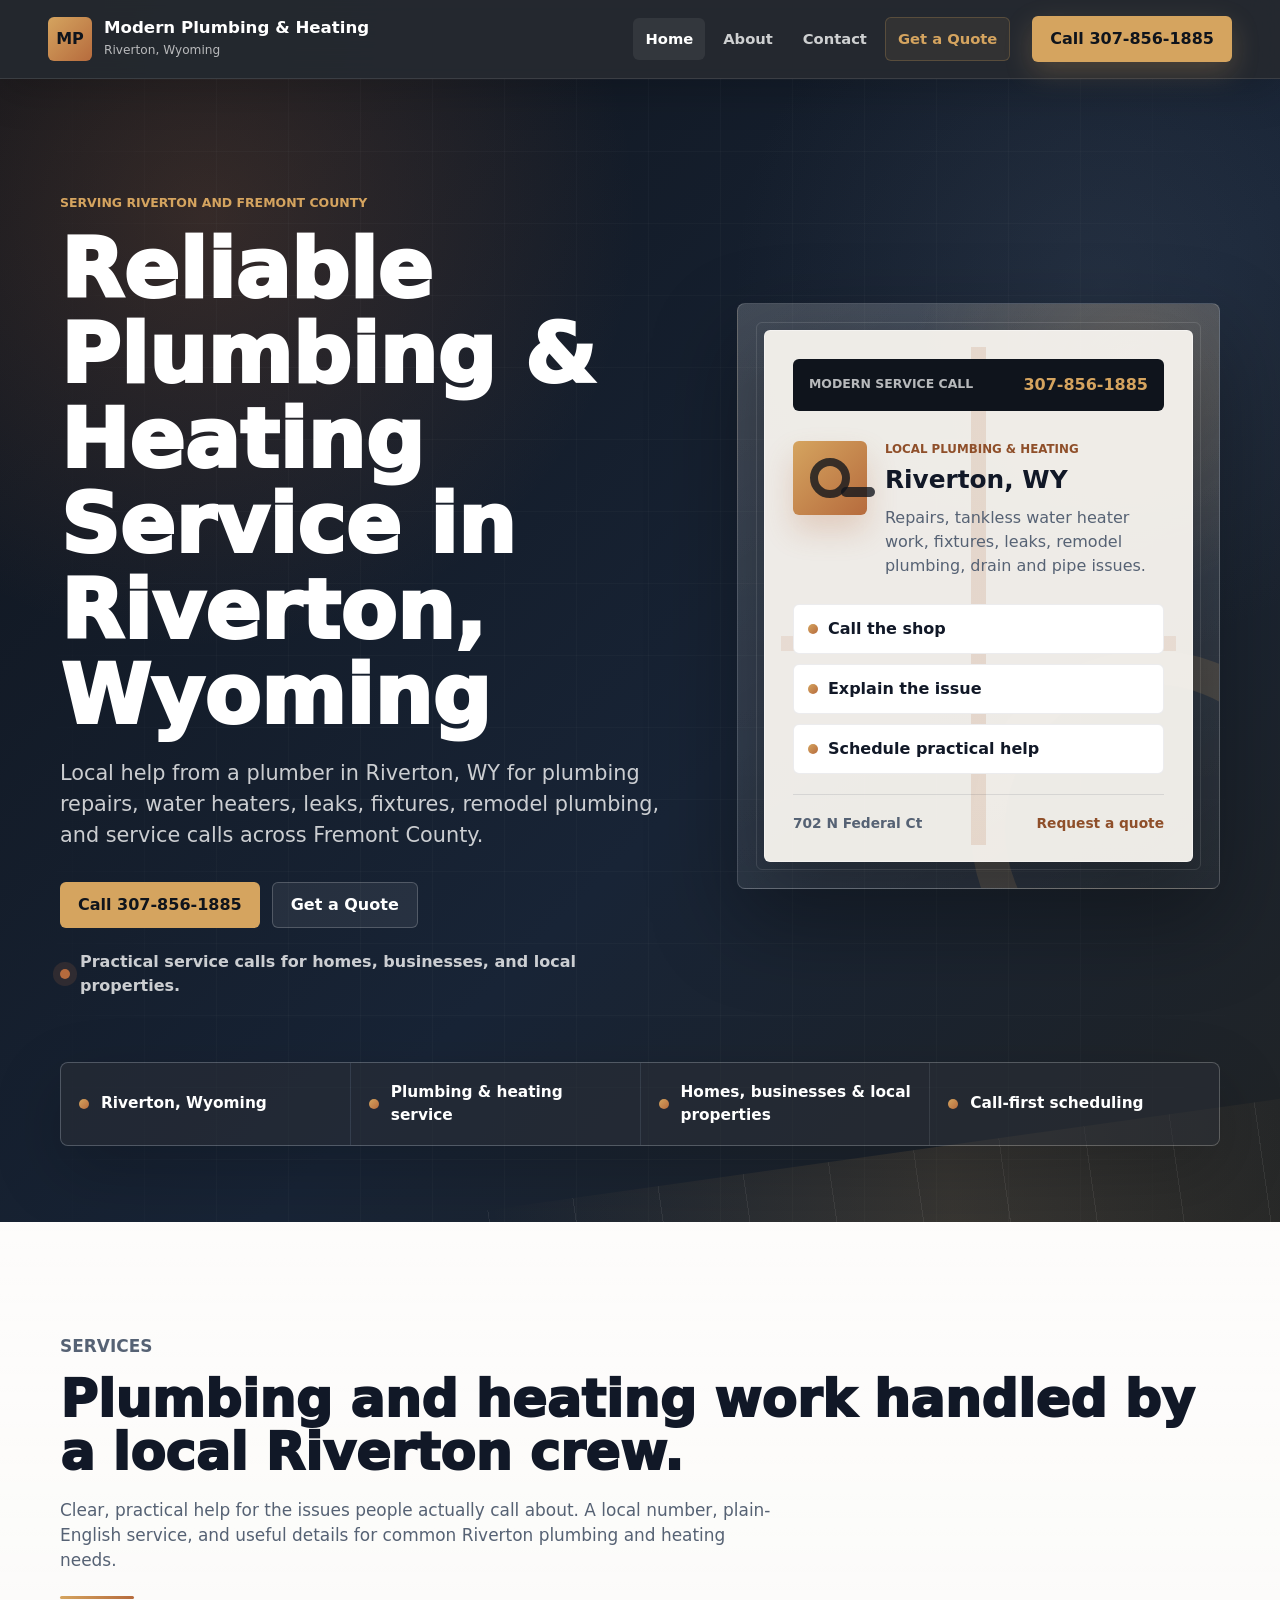
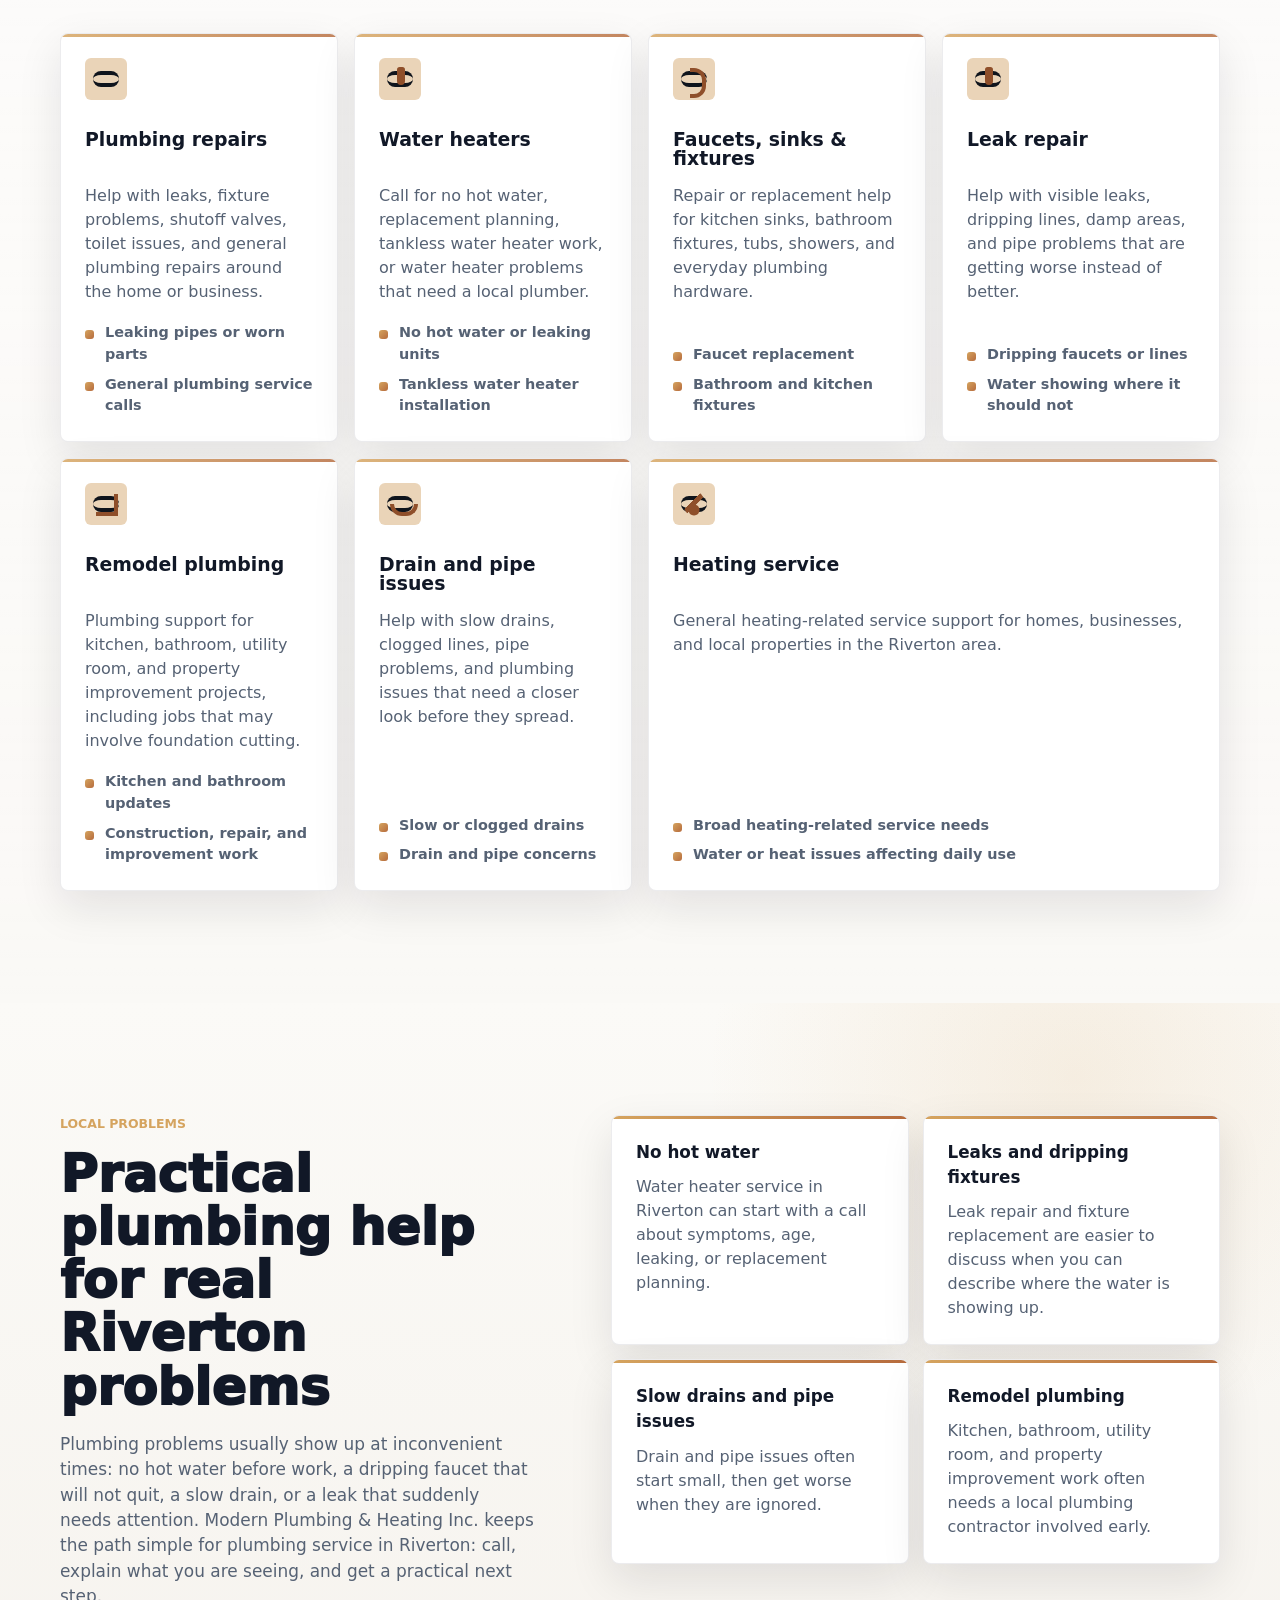
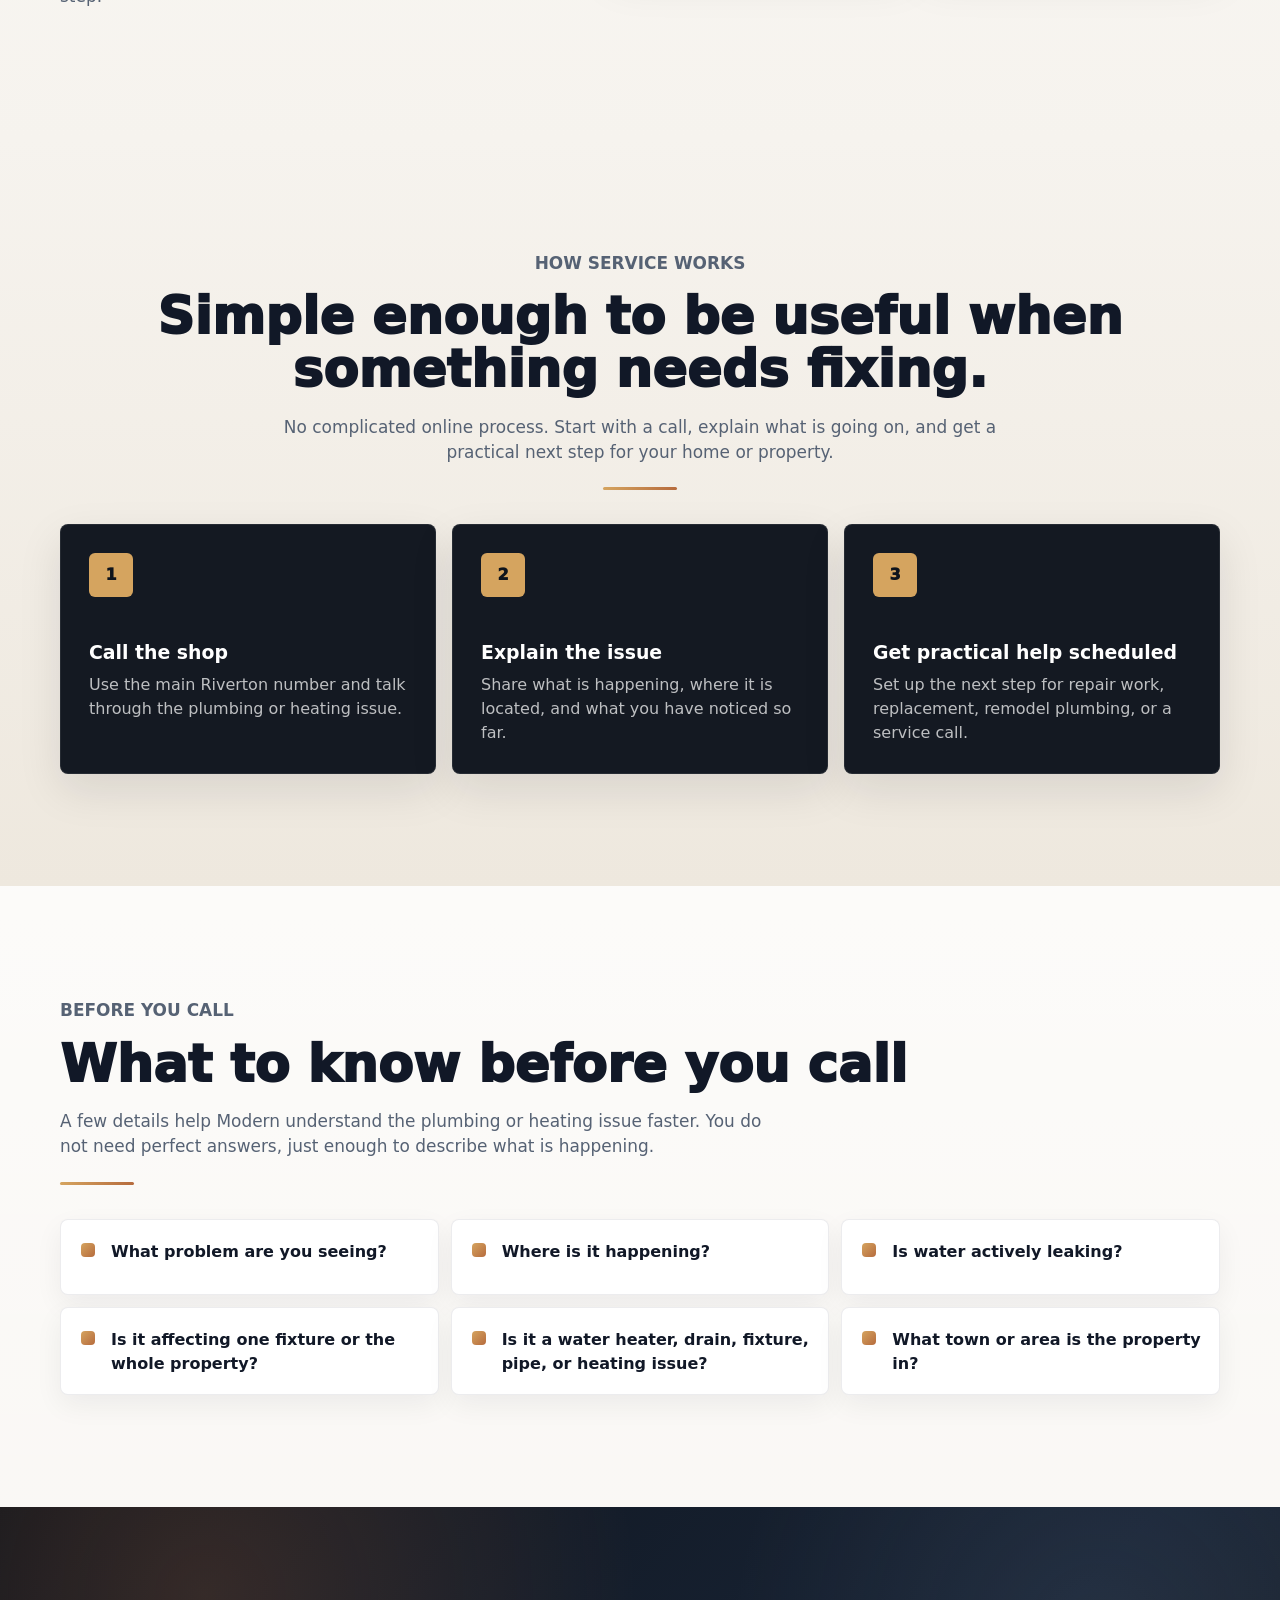
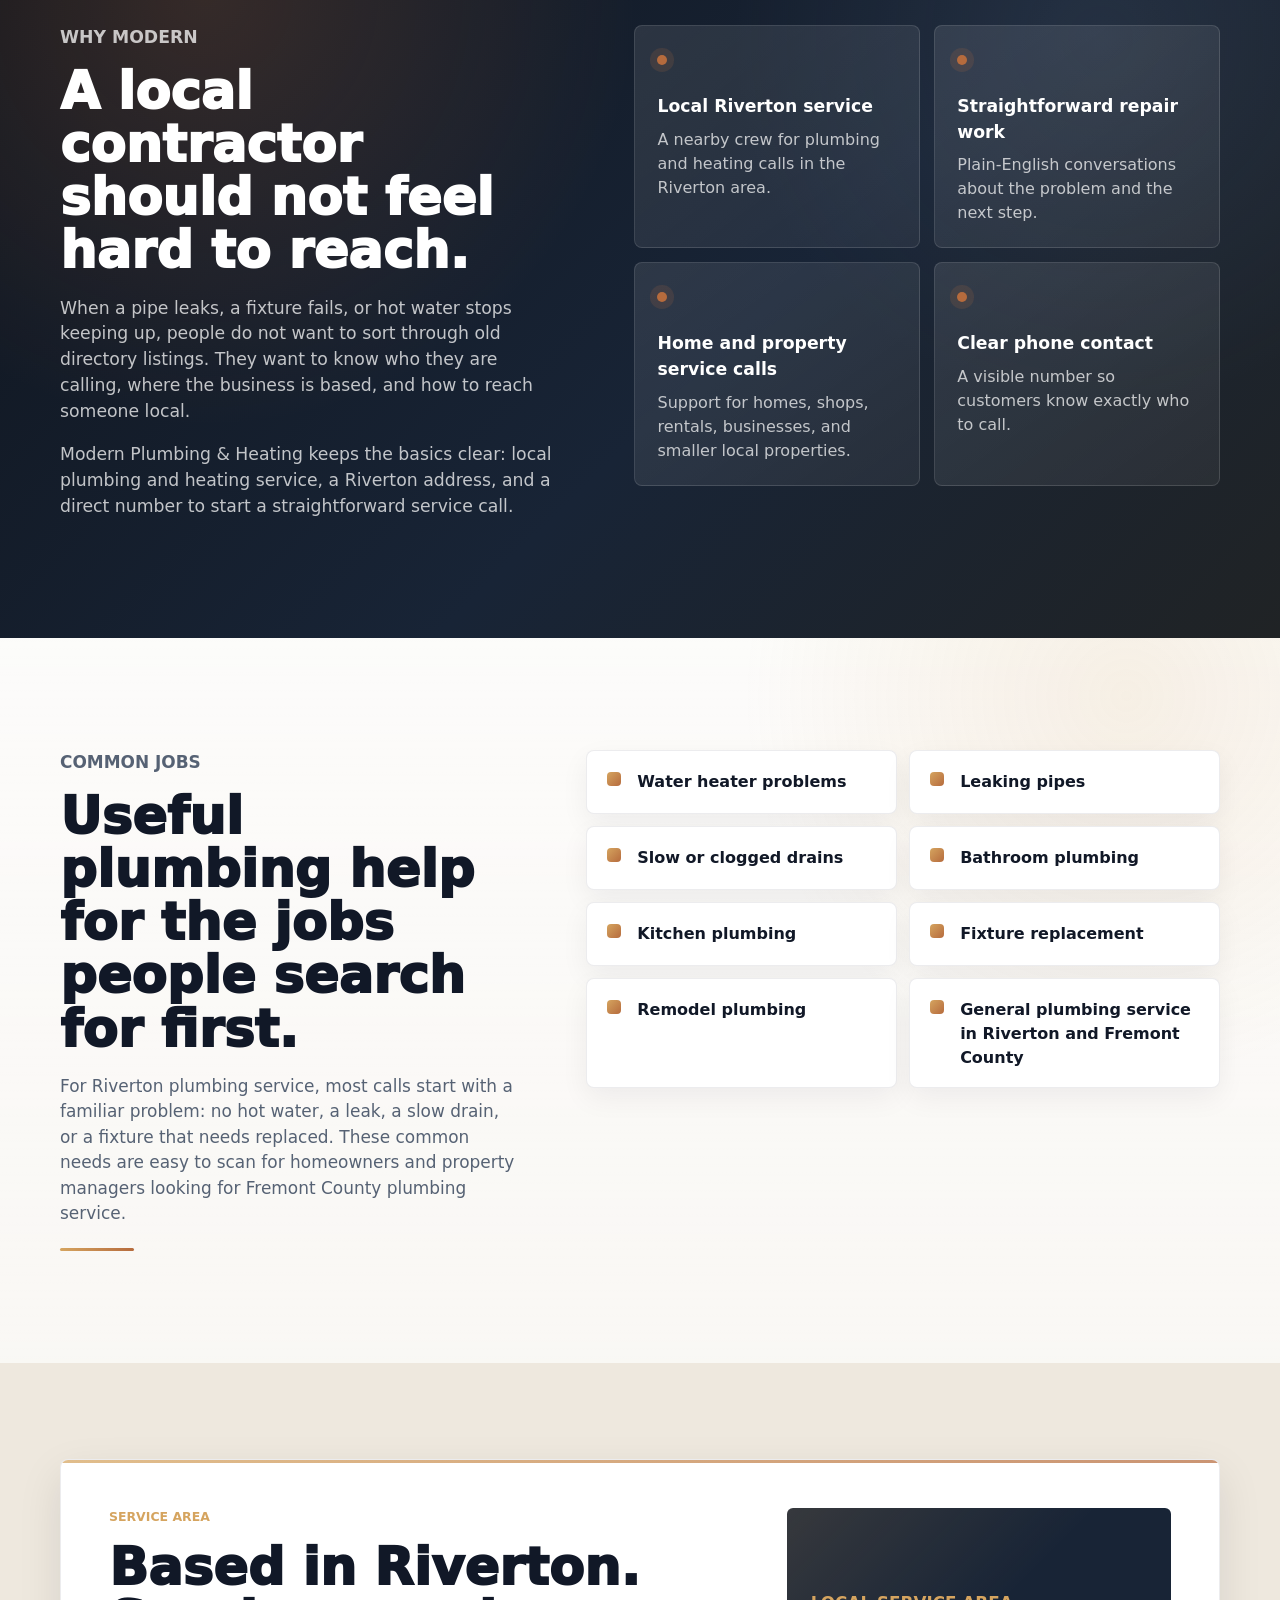
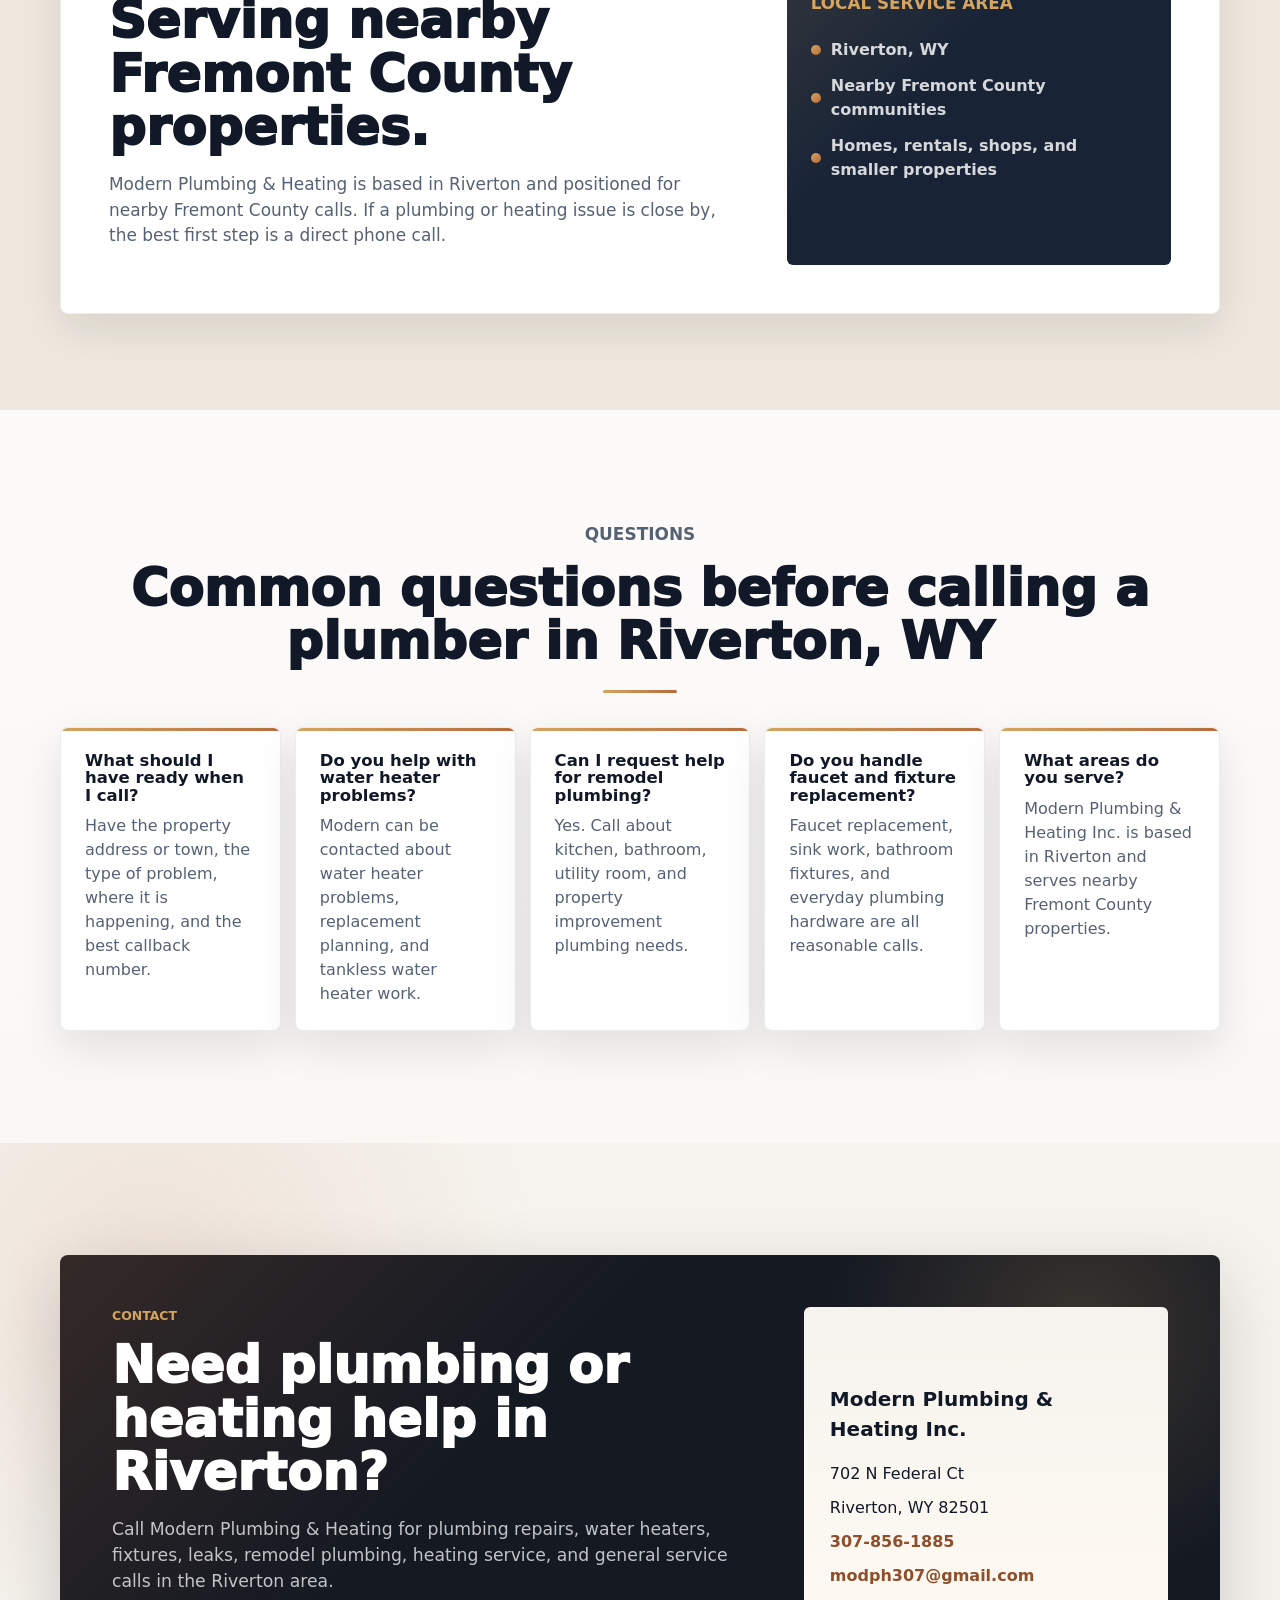
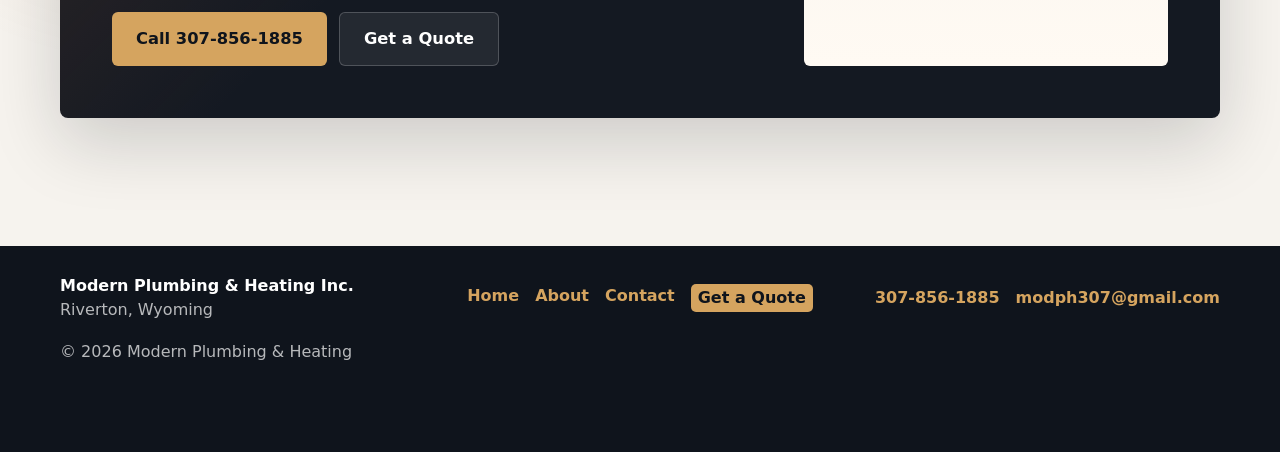
==== index.html @ 603727bb "Initial Modern Plumbing and Heating website" ====
<!DOCTYPE html>
<html lang="en">
<head>
  <meta charset="UTF-8" />
  <meta name="viewport" content="width=device-width, initial-scale=1.0" />
  <title>Modern Plumbing & Heating | Riverton, WY</title>
  <meta
    name="description"
    content="Modern Plumbing & Heating Inc. provides Riverton WY plumbing and heating service for repairs, water heaters, leak repair, fixtures, remodel plumbing, and Fremont County service calls."
  />
  <link rel="icon" type="image/svg+xml" href="favicon.svg" />
  <link rel="stylesheet" href="styles.css" />
  <script defer src="script.js"></script>
  <script type="application/ld+json">
    {
      "@context": "https://schema.org",
      "@type": "Plumber",
      "name": "Modern Plumbing & Heating Inc.",
      "telephone": "+1-307-856-1885",
      "email": "modph307@gmail.com",
      "address": {
        "@type": "PostalAddress",
        "streetAddress": "702 N Federal Ct",
        "addressLocality": "Riverton",
        "addressRegion": "WY",
        "postalCode": "82501",
        "addressCountry": "US"
      },
      "areaServed": [
        "Riverton, WY",
        "Fremont County, WY"
      ]
    }
  </script>
</head>
<body>
  <header class="site-header" data-header>
    <a class="brand" href="index.html" aria-label="Modern Plumbing & Heating Inc. home">
      <span class="brand-mark" aria-hidden="true">MP</span>
      <span>
        <strong>Modern Plumbing & Heating</strong>
        <small>Riverton, Wyoming</small>
      </span>
    </a>

    <button class="nav-toggle" type="button" aria-label="Open navigation" aria-expanded="false" data-nav-toggle>
      <span></span>
      <span></span>
      <span></span>
    </button>

    <nav class="site-nav" aria-label="Primary navigation" data-nav>
      <a href="index.html" aria-current="page">Home</a>
      <a href="about.html">About</a>
      <a href="contact.html">Contact</a>
      <a class="quote-nav" href="quote.html">Get a Quote</a>
    </nav>

    <a class="header-call" href="tel:13078561885">Call 307-856-1885</a>
  </header>

  <main id="top">
    <section class="hero section-dark">
      <div class="hero-inner">
        <div class="hero-copy">
          <p class="eyebrow">Serving Riverton and Fremont County</p>
          <h1>Reliable Plumbing & Heating Service in Riverton, Wyoming</h1>
          <p class="hero-subhead">
            Local help from a plumber in Riverton, WY for plumbing repairs, water heaters,
            leaks, fixtures, remodel plumbing, and service calls across Fremont County.
          </p>
          <div class="hero-actions">
            <a class="button button-primary" href="tel:13078561885">Call 307-856-1885</a>
            <a class="button button-secondary" href="quote.html">Get a Quote</a>
          </div>
          <div class="hero-trust" aria-label="Service region">
            <span aria-hidden="true"></span>
            Practical service calls for homes, businesses, and local properties.
          </div>
        </div>

        <div class="hero-visual" aria-label="Modern Plumbing and Heating local service card">
          <div class="service-board">
            <div class="board-header">
              <span class="board-kicker">Modern service call</span>
              <strong>307-856-1885</strong>
            </div>

            <div class="board-main">
              <span class="board-icon" aria-hidden="true"></span>
              <div>
                <small>Local plumbing & heating</small>
                <strong>Riverton, WY</strong>
                <p>Repairs, tankless water heater work, fixtures, leaks, remodel plumbing, drain and pipe issues.</p>
              </div>
            </div>

            <div class="board-list">
              <div>
                <span aria-hidden="true"></span>
                Call the shop
              </div>
              <div>
                <span aria-hidden="true"></span>
                Explain the issue
              </div>
              <div>
                <span aria-hidden="true"></span>
                Schedule practical help
              </div>
            </div>

            <div class="board-footer">
              <span>702 N Federal Ct</span>
              <a href="quote.html">Request a quote</a>
            </div>
          </div>
        </div>
      </div>

      <div class="trust-strip" aria-label="Service credibility points">
        <div>
          <span aria-hidden="true"></span>
          <strong>Riverton, Wyoming</strong>
        </div>
        <div>
          <span aria-hidden="true"></span>
          <strong>Plumbing & heating service</strong>
        </div>
        <div>
          <span aria-hidden="true"></span>
          <strong>Homes, businesses & local properties</strong>
        </div>
        <div>
          <span aria-hidden="true"></span>
          <strong>Call-first scheduling</strong>
        </div>
      </div>
    </section>

    <section class="section services-section" id="services">
      <div class="section-heading">
        <p class="eyebrow">Services</p>
        <h2>Plumbing and heating work handled by a local Riverton crew.</h2>
        <p>
          Clear, practical help for the issues people actually call about. A local number,
          plain-English service, and useful details for common Riverton plumbing and heating needs.
        </p>
      </div>

      <div class="service-grid">
        <article class="service-card">
          <span class="card-icon icon-repair" aria-hidden="true"></span>
          <h3>Plumbing repairs</h3>
          <p>Help with leaks, fixture problems, shutoff valves, toilet issues, and general plumbing repairs around the home or business.</p>
          <ul class="card-examples">
            <li>Leaking pipes or worn parts</li>
            <li>General plumbing service calls</li>
          </ul>
        </article>
        <article class="service-card">
          <span class="card-icon icon-water" aria-hidden="true"></span>
          <h3>Water heaters</h3>
          <p>Call for no hot water, replacement planning, tankless water heater work, or water heater problems that need a local plumber.</p>
          <ul class="card-examples">
            <li>No hot water or leaking units</li>
            <li>Tankless water heater installation</li>
          </ul>
        </article>
        <article class="service-card">
          <span class="card-icon icon-fixture" aria-hidden="true"></span>
          <h3>Faucets, sinks & fixtures</h3>
          <p>Repair or replacement help for kitchen sinks, bathroom fixtures, tubs, showers, and everyday plumbing hardware.</p>
          <ul class="card-examples">
            <li>Faucet replacement</li>
            <li>Bathroom and kitchen fixtures</li>
          </ul>
        </article>
        <article class="service-card">
          <span class="card-icon icon-leak" aria-hidden="true"></span>
          <h3>Leak repair</h3>
          <p>Help with visible leaks, dripping lines, damp areas, and pipe problems that are getting worse instead of better.</p>
          <ul class="card-examples">
            <li>Dripping faucets or lines</li>
            <li>Water showing where it should not</li>
          </ul>
        </article>
        <article class="service-card">
          <span class="card-icon icon-remodel" aria-hidden="true"></span>
          <h3>Remodel plumbing</h3>
          <p>Plumbing support for kitchen, bathroom, utility room, and property improvement projects, including jobs that may involve foundation cutting.</p>
          <ul class="card-examples">
            <li>Kitchen and bathroom updates</li>
            <li>Construction, repair, and improvement work</li>
          </ul>
        </article>
        <article class="service-card">
          <span class="card-icon icon-drain" aria-hidden="true"></span>
          <h3>Drain and pipe issues</h3>
          <p>Help with slow drains, clogged lines, pipe problems, and plumbing issues that need a closer look before they spread.</p>
          <ul class="card-examples">
            <li>Slow or clogged drains</li>
            <li>Drain and pipe concerns</li>
          </ul>
        </article>
        <article class="service-card">
          <span class="card-icon icon-heat" aria-hidden="true"></span>
          <h3>Heating service</h3>
          <p>General heating-related service support for homes, businesses, and local properties in the Riverton area.</p>
          <ul class="card-examples">
            <li>Broad heating-related service needs</li>
            <li>Water or heat issues affecting daily use</li>
          </ul>
        </article>
      </div>
    </section>

    <section class="section practical-section">
      <div class="split-layout">
        <div>
          <p class="eyebrow">Local Problems</p>
          <h2>Practical plumbing help for real Riverton problems</h2>
          <p>
            Plumbing problems usually show up at inconvenient times: no hot water before work,
            a dripping faucet that will not quit, a slow drain, or a leak that suddenly needs attention.
            Modern Plumbing & Heating Inc. keeps the path simple for plumbing service in Riverton:
            call, explain what you are seeing, and get a practical next step.
          </p>
        </div>
        <div class="problem-grid">
          <article>
            <strong>No hot water</strong>
            <p>Water heater service in Riverton can start with a call about symptoms, age, leaking, or replacement planning.</p>
          </article>
          <article>
            <strong>Leaks and dripping fixtures</strong>
            <p>Leak repair and fixture replacement are easier to discuss when you can describe where the water is showing up.</p>
          </article>
          <article>
            <strong>Slow drains and pipe issues</strong>
            <p>Drain and pipe issues often start small, then get worse when they are ignored.</p>
          </article>
          <article>
            <strong>Remodel plumbing</strong>
            <p>Kitchen, bathroom, utility room, and property improvement work often needs a local plumbing contractor involved early.</p>
          </article>
        </div>
      </div>
    </section>

    <section class="section process-section" id="process">
      <div class="section-heading centered">
        <p class="eyebrow">How Service Works</p>
        <h2>Simple enough to be useful when something needs fixing.</h2>
        <p>
          No complicated online process. Start with a call, explain what is going on,
          and get a practical next step for your home or property.
        </p>
      </div>

      <div class="process-grid">
        <article class="process-card">
          <span>1</span>
          <h3>Call the shop</h3>
          <p>Use the main Riverton number and talk through the plumbing or heating issue.</p>
        </article>
        <article class="process-card">
          <span>2</span>
          <h3>Explain the issue</h3>
          <p>Share what is happening, where it is located, and what you have noticed so far.</p>
        </article>
        <article class="process-card">
          <span>3</span>
          <h3>Get practical help scheduled</h3>
          <p>Set up the next step for repair work, replacement, remodel plumbing, or a service call.</p>
        </article>
      </div>
    </section>

    <section class="section call-prep-section">
      <div class="section-heading">
        <p class="eyebrow">Before You Call</p>
        <h2>What to know before you call</h2>
        <p>
          A few details help Modern understand the plumbing or heating issue faster. You do not need
          perfect answers, just enough to describe what is happening.
        </p>
      </div>

      <div class="prep-grid">
        <div class="prep-item">What problem are you seeing?</div>
        <div class="prep-item">Where is it happening?</div>
        <div class="prep-item">Is water actively leaking?</div>
        <div class="prep-item">Is it affecting one fixture or the whole property?</div>
        <div class="prep-item">Is it a water heater, drain, fixture, pipe, or heating issue?</div>
        <div class="prep-item">What town or area is the property in?</div>
      </div>
    </section>

    <section class="section why-section section-dark" id="why-modern">
      <div class="why-layout">
        <div>
          <p class="eyebrow">Why Modern</p>
          <h2>A local contractor should not feel hard to reach.</h2>
          <p>
            When a pipe leaks, a fixture fails, or hot water stops keeping up, people do not want
            to sort through old directory listings. They want to know who they are calling, where
            the business is based, and how to reach someone local.
          </p>
          <p>
            Modern Plumbing & Heating keeps the basics clear: local plumbing and heating service,
            a Riverton address, and a direct number to start a straightforward service call.
          </p>
        </div>

        <div class="trust-panel">
          <div class="trust-item">
            <span aria-hidden="true"></span>
            <strong>Local Riverton service</strong>
            <p>A nearby crew for plumbing and heating calls in the Riverton area.</p>
          </div>
          <div class="trust-item">
            <span aria-hidden="true"></span>
            <strong>Straightforward repair work</strong>
            <p>Plain-English conversations about the problem and the next step.</p>
          </div>
          <div class="trust-item">
            <span aria-hidden="true"></span>
            <strong>Home and property service calls</strong>
            <p>Support for homes, shops, rentals, businesses, and smaller local properties.</p>
          </div>
          <div class="trust-item">
            <span aria-hidden="true"></span>
            <strong>Clear phone contact</strong>
            <p>A visible number so customers know exactly who to call.</p>
          </div>
        </div>
      </div>
    </section>

    <section class="section jobs-section">
      <div class="jobs-layout">
        <div class="section-heading compact">
          <p class="eyebrow">Common Jobs</p>
          <h2>Useful plumbing help for the jobs people search for first.</h2>
          <p>
            For Riverton plumbing service, most calls start with a familiar problem:
            no hot water, a leak, a slow drain, or a fixture that needs replaced.
            These common needs are easy to scan for homeowners and property managers looking
            for Fremont County plumbing service.
          </p>
        </div>

        <div class="job-list" aria-label="Common plumbing and heating jobs">
          <div class="job-item">Water heater problems</div>
          <div class="job-item">Leaking pipes</div>
          <div class="job-item">Slow or clogged drains</div>
          <div class="job-item">Bathroom plumbing</div>
          <div class="job-item">Kitchen plumbing</div>
          <div class="job-item">Fixture replacement</div>
          <div class="job-item">Remodel plumbing</div>
          <div class="job-item">General plumbing service in Riverton and Fremont County</div>
        </div>
      </div>
    </section>

    <section class="section area-section">
      <div class="area-card">
        <div>
          <p class="eyebrow">Service Area</p>
          <h2>Based in Riverton. Serving nearby Fremont County properties.</h2>
          <p>
            Modern Plumbing & Heating is based in Riverton and positioned for nearby Fremont County
            calls. If a plumbing or heating issue is close by, the best first step is a direct phone call.
          </p>
        </div>
        <div class="area-panel">
          <strong>Local service area</strong>
          <span>Riverton, WY</span>
          <span>Nearby Fremont County communities</span>
          <span>Homes, rentals, shops, and smaller properties</span>
        </div>
      </div>
    </section>

    <section class="section faq-section">
      <div class="section-heading centered">
        <p class="eyebrow">Questions</p>
        <h2>Common questions before calling a plumber in Riverton, WY</h2>
      </div>

      <div class="faq-grid">
        <article class="faq-card">
          <h3>What should I have ready when I call?</h3>
          <p>Have the property address or town, the type of problem, where it is happening, and the best callback number.</p>
        </article>
        <article class="faq-card">
          <h3>Do you help with water heater problems?</h3>
          <p>Modern can be contacted about water heater problems, replacement planning, and tankless water heater work.</p>
        </article>
        <article class="faq-card">
          <h3>Can I request help for remodel plumbing?</h3>
          <p>Yes. Call about kitchen, bathroom, utility room, and property improvement plumbing needs.</p>
        </article>
        <article class="faq-card">
          <h3>Do you handle faucet and fixture replacement?</h3>
          <p>Faucet replacement, sink work, bathroom fixtures, and everyday plumbing hardware are all reasonable calls.</p>
        </article>
        <article class="faq-card">
          <h3>What areas do you serve?</h3>
          <p>Modern Plumbing & Heating Inc. is based in Riverton and serves nearby Fremont County properties.</p>
        </article>
      </div>
    </section>

    <section class="section contact-section" id="contact">
      <div class="contact-card">
        <div class="contact-copy">
          <p class="eyebrow">Contact</p>
          <h2>Need plumbing or heating help in Riverton?</h2>
          <p>
            Call Modern Plumbing & Heating for plumbing repairs, water heaters, fixtures,
            leaks, remodel plumbing, heating service, and general service calls in the Riverton area.
          </p>
          <div class="cta-row">
            <a class="button button-primary button-large" href="tel:13078561885">Call 307-856-1885</a>
            <a class="button button-secondary button-large" href="quote.html">Get a Quote</a>
          </div>
        </div>

        <address class="contact-details">
          <strong>Modern Plumbing & Heating Inc.</strong>
          <span>702 N Federal Ct</span>
          <span>Riverton, WY 82501</span>
          <a href="tel:13078561885">307-856-1885</a>
          <a href="mailto:modph307@gmail.com">modph307@gmail.com</a>
        </address>
      </div>
    </section>
  </main>

  <footer class="site-footer">
    <div class="footer-inner">
      <div>
        <strong>Modern Plumbing & Heating Inc.</strong>
        <p>Riverton, Wyoming</p>
      </div>
      <nav class="footer-nav" aria-label="Footer navigation">
        <a href="index.html">Home</a>
        <a href="about.html">About</a>
        <a href="contact.html">Contact</a>
        <a class="quote-nav" href="quote.html">Get a Quote</a>
      </nav>
      <div class="footer-contact">
        <a href="tel:13078561885">307-856-1885</a>
        <a href="mailto:modph307@gmail.com">modph307@gmail.com</a>
      </div>
      <span>&copy; 2026 Modern Plumbing & Heating</span>
    </div>
  </footer>

  <a class="mobile-call-bar" href="tel:13078561885">Call 307-856-1885</a>
</body>
</html>
---- styles.css ----
:root {
  --ink: #111827;
  --charcoal: #141922;
  --navy: #182436;
  --deep: #0f141c;
  --steel: #566274;
  --muted: #727d8d;
  --line: #d9dee7;
  --paper: #f6f3ee;
  --paper-deep: #eee8de;
  --white: #ffffff;
  --copper: #b66b3d;
  --copper-dark: #8f4f2a;
  --gold: #d5a45f;
  --sage: #72806f;
  --shadow: 0 24px 70px rgba(15, 20, 28, 0.18);
  --shadow-soft: 0 16px 44px rgba(15, 20, 28, 0.1);
  --radius: 8px;
  --max: 1160px;
}

* {
  box-sizing: border-box;
}

html {
  scroll-behavior: smooth;
}

body {
  margin: 0;
  color: var(--ink);
  background:
    radial-gradient(circle at top left, rgba(213, 164, 95, 0.16), transparent 26rem),
    linear-gradient(180deg, var(--paper), #fbfaf7 54%, var(--paper));
  font-family: ui-sans-serif, system-ui, -apple-system, BlinkMacSystemFont, "Segoe UI", sans-serif;
  line-height: 1.5;
}

body.nav-open {
  overflow: hidden;
}

a {
  color: inherit;
  text-decoration: none;
}

:focus-visible {
  outline: 3px solid rgba(213, 164, 95, 0.82);
  outline-offset: 4px;
}

::selection {
  color: var(--deep);
  background: rgba(213, 164, 95, 0.7);
}

img,
svg {
  display: block;
  max-width: 100%;
}

.site-header {
  position: sticky;
  top: 0;
  z-index: 20;
  display: grid;
  grid-template-columns: 1fr auto auto;
  align-items: center;
  gap: 22px;
  width: 100%;
  padding: 16px clamp(18px, 4vw, 48px);
  color: var(--white);
  background: rgba(15, 20, 28, 0.91);
  border-bottom: 1px solid rgba(255, 255, 255, 0.1);
  backdrop-filter: blur(18px);
  box-shadow: 0 12px 40px rgba(0, 0, 0, 0.18);
}

.brand {
  display: inline-flex;
  align-items: center;
  gap: 12px;
  min-width: 0;
  border-radius: 8px;
}

.brand-mark {
  display: grid;
  place-items: center;
  flex: 0 0 44px;
  width: 44px;
  height: 44px;
  color: var(--deep);
  background: linear-gradient(135deg, var(--gold), var(--copper));
  border-radius: 6px;
  font-weight: 900;
  transition: transform 180ms ease, box-shadow 180ms ease;
}

.brand:hover .brand-mark {
  box-shadow: 0 12px 24px rgba(213, 164, 95, 0.2);
  transform: translateY(-1px);
}

.brand strong {
  display: block;
  font-size: clamp(0.94rem, 1.6vw, 1.04rem);
  line-height: 1.1;
}

.brand small {
  display: block;
  margin-top: 3px;
  color: rgba(255, 255, 255, 0.68);
  font-size: 0.76rem;
}

.site-nav {
  display: flex;
  align-items: center;
  gap: 6px;
}

.site-nav a {
  padding: 10px 12px;
  color: rgba(255, 255, 255, 0.78);
  font-size: 0.92rem;
  font-weight: 700;
  border-radius: 6px;
}

.site-nav a:hover,
.site-nav a:focus-visible,
.site-nav a[aria-current="page"] {
  color: var(--white);
  background: rgba(255, 255, 255, 0.07);
}

.site-nav .quote-nav {
  color: var(--gold);
  border: 1px solid rgba(213, 164, 95, 0.24);
  background: rgba(213, 164, 95, 0.08);
}

.site-nav .quote-nav:hover,
.site-nav .quote-nav:focus-visible,
.site-nav .quote-nav[aria-current="page"] {
  color: var(--deep);
  background: var(--gold);
}

.header-call,
.button {
  display: inline-flex;
  align-items: center;
  justify-content: center;
  min-height: 46px;
  padding: 12px 18px;
  border-radius: 6px;
  font-weight: 850;
  line-height: 1.1;
  text-align: center;
  transition: transform 180ms ease, box-shadow 180ms ease, background 180ms ease, border-color 180ms ease;
}

.header-call {
  color: var(--deep);
  background: var(--gold);
  box-shadow: 0 10px 28px rgba(213, 164, 95, 0.24);
}

.header-call:hover,
.button-primary:hover {
  background: #e0b16e;
  transform: translateY(-1px);
  box-shadow: 0 14px 34px rgba(213, 164, 95, 0.26);
}

.nav-toggle {
  display: none;
  width: 44px;
  height: 44px;
  border: 1px solid rgba(255, 255, 255, 0.18);
  border-radius: 6px;
  color: var(--white);
  background: rgba(255, 255, 255, 0.06);
}

.nav-toggle span {
  display: block;
  width: 19px;
  height: 2px;
  margin: 4px auto;
  background: currentColor;
}

.section {
  padding: clamp(64px, 9vw, 112px) clamp(18px, 4vw, 48px);
}

.section-dark {
  color: var(--white);
  background:
    radial-gradient(circle at 16% 12%, rgba(182, 107, 61, 0.22), transparent 27rem),
    radial-gradient(circle at 86% 18%, rgba(86, 98, 116, 0.2), transparent 23rem),
    linear-gradient(135deg, var(--deep), var(--navy) 58%, #202325);
}

.hero {
  position: relative;
  overflow: hidden;
  min-height: calc(100vh - 78px);
  padding: clamp(70px, 9vw, 118px) clamp(18px, 4vw, 48px) clamp(42px, 7vw, 76px);
}

.hero::before {
  position: absolute;
  inset: 0;
  pointer-events: none;
  content: "";
  background:
    linear-gradient(rgba(255, 255, 255, 0.025) 1px, transparent 1px),
    linear-gradient(90deg, rgba(255, 255, 255, 0.025) 1px, transparent 1px);
  background-size: 72px 72px;
  mask-image: linear-gradient(90deg, transparent, #000 18%, #000 82%, transparent);
}

.hero::after {
  position: absolute;
  inset: auto -12% -30% 40%;
  height: 420px;
  pointer-events: none;
  content: "";
  background:
    linear-gradient(90deg, transparent, rgba(213, 164, 95, 0.14), transparent),
    repeating-linear-gradient(90deg, rgba(255, 255, 255, 0.07) 0 1px, transparent 1px 86px);
  transform: rotate(-8deg);
}

.hero-inner,
.why-layout,
.jobs-layout,
.contact-card,
.section-heading,
.service-grid,
.process-grid,
.area-card,
.trust-strip,
.footer-inner,
.page-hero-inner,
.split-layout,
.mini-card-grid,
.value-grid,
.contact-method-grid,
.quote-layout {
  width: min(100%, var(--max));
  margin-inline: auto;
}

.hero-inner {
  position: relative;
  z-index: 1;
  display: grid;
  grid-template-columns: minmax(0, 1.02fr) minmax(380px, 0.82fr);
  align-items: center;
  gap: clamp(38px, 6vw, 76px);
}

.hero-copy {
  max-width: 820px;
}

.eyebrow {
  margin: 0 0 14px;
  color: var(--gold);
  font-size: 0.78rem;
  font-weight: 900;
  letter-spacing: 0;
  text-transform: uppercase;
}

h1,
h2,
h3,
p {
  margin-top: 0;
}

h1,
h2,
h3 {
  line-height: 1.04;
  letter-spacing: 0;
}

h1 {
  max-width: 870px;
  margin-bottom: 20px;
  font-size: clamp(2.75rem, 6.4vw, 5.8rem);
  font-weight: 950;
}

h2 {
  margin-bottom: 18px;
  font-size: clamp(2rem, 4vw, 3.45rem);
  font-weight: 920;
}

h3 {
  margin-bottom: 10px;
  font-size: 1.18rem;
}

.hero-subhead {
  max-width: 720px;
  margin-bottom: 30px;
  color: rgba(255, 255, 255, 0.78);
  font-size: clamp(1.06rem, 2vw, 1.3rem);
}

.hero-actions {
  display: flex;
  flex-wrap: wrap;
  gap: 12px;
  margin-bottom: 22px;
}

.cta-row {
  display: flex;
  flex-wrap: wrap;
  gap: 12px;
}

.button-primary {
  color: var(--deep);
  background: var(--gold);
}

.button-secondary {
  color: var(--white);
  border: 1px solid rgba(255, 255, 255, 0.2);
  background: rgba(255, 255, 255, 0.07);
}

.button-secondary:hover {
  background: rgba(255, 255, 255, 0.13);
  border-color: rgba(255, 255, 255, 0.34);
  transform: translateY(-1px);
}

.button-outline {
  color: var(--deep);
  border: 1px solid rgba(17, 24, 39, 0.14);
  background: rgba(255, 255, 255, 0.64);
}

.button-outline:hover {
  border-color: rgba(182, 107, 61, 0.32);
  background: var(--white);
  transform: translateY(-1px);
}

.hero-trust {
  display: flex;
  align-items: center;
  gap: 10px;
  color: rgba(255, 255, 255, 0.78);
  font-weight: 700;
}

.hero-trust span,
.trust-item > span {
  display: inline-block;
  flex: 0 0 10px;
  width: 10px;
  height: 10px;
  background: var(--copper);
  border-radius: 999px;
  box-shadow: 0 0 0 7px rgba(182, 107, 61, 0.16);
}

.hero-visual {
  position: relative;
  min-height: 540px;
  padding: clamp(18px, 3vw, 26px);
  overflow: hidden;
  background:
    radial-gradient(circle at 82% 12%, rgba(213, 164, 95, 0.2), transparent 14rem),
    linear-gradient(145deg, rgba(255, 255, 255, 0.15), rgba(255, 255, 255, 0.045)),
    linear-gradient(180deg, rgba(255, 255, 255, 0.05), transparent);
  border: 1px solid rgba(255, 255, 255, 0.16);
  border-radius: var(--radius);
  box-shadow: 0 34px 90px rgba(0, 0, 0, 0.32);
}

.hero-visual::before {
  position: absolute;
  inset: 18px;
  content: "";
  border: 1px solid rgba(255, 255, 255, 0.12);
  border-radius: 6px;
}

.hero-visual::after {
  position: absolute;
  right: -110px;
  bottom: -120px;
  width: 290px;
  height: 290px;
  content: "";
  border: 34px solid rgba(213, 164, 95, 0.16);
  border-radius: 999px;
}

.service-board {
  position: relative;
  z-index: 2;
  display: flex;
  flex-direction: column;
  justify-content: space-between;
  min-height: 492px;
  padding: clamp(18px, 3vw, 28px);
  background: rgba(246, 243, 238, 0.96);
  border: 1px solid rgba(255, 255, 255, 0.36);
  border-radius: 6px;
  color: var(--ink);
  box-shadow: 0 24px 70px rgba(0, 0, 0, 0.26);
}

.service-board::before {
  position: absolute;
  inset: 16px;
  z-index: -1;
  content: "";
  background:
    linear-gradient(90deg, transparent 0 48%, rgba(182, 107, 61, 0.16) 48% 52%, transparent 52%),
    linear-gradient(180deg, transparent 0 58%, rgba(182, 107, 61, 0.12) 58% 61%, transparent 61%);
  border-radius: 4px;
}

.board-header,
.board-footer {
  display: flex;
  justify-content: space-between;
  gap: 16px;
}

.board-header {
  align-items: center;
  padding: 14px 16px;
  color: var(--white);
  background: var(--deep);
  border-radius: 6px;
}

.board-kicker {
  color: rgba(255, 255, 255, 0.7);
  font-size: 0.78rem;
  font-weight: 850;
  text-transform: uppercase;
}

.board-header strong {
  color: var(--gold);
}

.board-main {
  display: grid;
  grid-template-columns: 74px minmax(0, 1fr);
  gap: 18px;
  align-items: start;
  padding: 30px 0 26px;
}

.board-icon {
  position: relative;
  width: 74px;
  height: 74px;
  background: linear-gradient(135deg, var(--gold), var(--copper));
  border-radius: 6px;
  box-shadow: 0 16px 30px rgba(182, 107, 61, 0.24);
}

.board-icon::before,
.board-icon::after {
  position: absolute;
  content: "";
  border-radius: 999px;
}

.board-icon::before {
  inset: 17px;
  border: 8px solid rgba(15, 20, 28, 0.78);
}

.board-icon::after {
  right: -8px;
  bottom: 18px;
  width: 34px;
  height: 10px;
  background: rgba(15, 20, 28, 0.78);
}

.board-main small,
.status-card small {
  display: block;
  margin-bottom: 8px;
  color: var(--copper-dark);
  font-size: 0.74rem;
  font-weight: 900;
  text-transform: uppercase;
}

.board-main strong,
.status-card strong {
  display: block;
  font-size: clamp(1.1rem, 2vw, 1.55rem);
  line-height: 1.1;
}

.board-main p {
  margin: 12px 0 0;
  color: var(--steel);
}

.board-list {
  display: grid;
  gap: 10px;
  margin-top: auto;
}

.board-list div {
  display: flex;
  align-items: center;
  gap: 10px;
  min-height: 48px;
  padding: 12px 14px;
  background: var(--white);
  border: 1px solid rgba(17, 24, 39, 0.08);
  border-radius: 6px;
  font-weight: 850;
}

.board-list span,
.trust-strip span,
.area-panel span::before {
  display: inline-block;
  flex: 0 0 10px;
  width: 10px;
  height: 10px;
  background: linear-gradient(135deg, var(--gold), var(--copper));
  border-radius: 999px;
}

.board-footer {
  margin-top: 20px;
  padding-top: 18px;
  color: var(--steel);
  border-top: 1px solid rgba(17, 24, 39, 0.1);
  font-size: 0.86rem;
  font-weight: 750;
}

.board-footer a {
  color: var(--copper-dark);
  font-weight: 900;
}

.board-footer a:hover {
  color: var(--deep);
}

.pipe-lines {
  position: absolute;
  inset: 0;
  pointer-events: none;
}

.line {
  position: absolute;
  display: block;
  background: linear-gradient(90deg, rgba(213, 164, 95, 0), rgba(213, 164, 95, 0.7), rgba(213, 164, 95, 0));
  border-radius: 999px;
}

.line-one {
  top: 132px;
  right: -20px;
  width: 76%;
  height: 8px;
}

.line-two {
  top: 132px;
  right: 92px;
  width: 8px;
  height: 180px;
  background: linear-gradient(180deg, rgba(213, 164, 95, 0), rgba(213, 164, 95, 0.68), rgba(213, 164, 95, 0));
}

.line-three {
  top: 304px;
  left: -38px;
  width: 78%;
  height: 8px;
}

.valve {
  position: absolute;
  top: 109px;
  right: 72px;
  width: 54px;
  height: 54px;
  background: radial-gradient(circle, var(--gold) 0 20%, var(--copper) 21% 44%, transparent 45%);
  border: 2px solid rgba(213, 164, 95, 0.7);
  border-radius: 999px;
}

.trust-strip {
  position: relative;
  z-index: 2;
  display: grid;
  grid-template-columns: repeat(4, minmax(0, 1fr));
  gap: 1px;
  margin-top: clamp(42px, 6vw, 64px);
  overflow: hidden;
  background: rgba(255, 255, 255, 0.12);
  border: 1px solid rgba(255, 255, 255, 0.14);
  border-radius: var(--radius);
  box-shadow: 0 24px 70px rgba(0, 0, 0, 0.2);
}

.trust-strip div {
  display: flex;
  align-items: center;
  gap: 12px;
  min-height: 76px;
  padding: 18px;
  background: rgba(15, 20, 28, 0.48);
}

.trust-strip strong {
  font-size: 0.96rem;
}

.page-hero {
  position: relative;
  overflow: hidden;
  padding: clamp(74px, 10vw, 132px) clamp(18px, 4vw, 48px);
}

.page-hero::before {
  position: absolute;
  inset: 0;
  pointer-events: none;
  content: "";
  background:
    linear-gradient(rgba(255, 255, 255, 0.025) 1px, transparent 1px),
    linear-gradient(90deg, rgba(255, 255, 255, 0.025) 1px, transparent 1px);
  background-size: 72px 72px;
  mask-image: linear-gradient(90deg, transparent, #000 18%, #000 82%, transparent);
}

.page-hero-inner {
  position: relative;
  z-index: 1;
}

.page-hero h1 {
  max-width: 920px;
  font-size: clamp(2.55rem, 5.6vw, 5.25rem);
}

.page-hero p:not(.eyebrow) {
  max-width: 780px;
  color: rgba(255, 255, 255, 0.78);
  font-size: clamp(1.06rem, 2vw, 1.28rem);
}

.section-heading {
  margin-bottom: 34px;
}

.section-heading::after {
  display: block;
  width: 74px;
  height: 3px;
  margin-top: 22px;
  content: "";
  background: linear-gradient(90deg, var(--gold), var(--copper));
  border-radius: 999px;
}

.section-heading.centered::after {
  margin-inline: auto;
}

.section-heading p {
  max-width: 720px;
  color: var(--steel);
  font-size: 1.06rem;
}

.section-heading.compact {
  margin: 0;
}

.section-heading.centered {
  text-align: center;
}

.section-heading.centered p {
  margin-inline: auto;
}

.services-section {
  background:
    linear-gradient(180deg, rgba(255, 255, 255, 0.78), rgba(255, 255, 255, 0.48)),
    var(--paper);
}

.service-grid {
  display: grid;
  grid-template-columns: repeat(4, minmax(0, 1fr));
  gap: 16px;
}

.service-card {
  position: relative;
  display: flex;
  flex-direction: column;
  min-height: 340px;
  padding: 24px;
  overflow: hidden;
  background: var(--white);
  border: 1px solid rgba(17, 24, 39, 0.08);
  border-radius: var(--radius);
  box-shadow: var(--shadow-soft);
  transition: transform 180ms ease, box-shadow 180ms ease, border-color 180ms ease;
}

.service-card::after {
  position: absolute;
  inset: 0 0 auto;
  height: 3px;
  content: "";
  background: linear-gradient(90deg, var(--gold), var(--copper));
  opacity: 0.82;
}

.service-card:hover {
  border-color: rgba(182, 107, 61, 0.28);
  box-shadow: 0 22px 58px rgba(15, 20, 28, 0.14);
  transform: translateY(-4px);
}

.service-card:nth-child(7) {
  grid-column: span 2;
}

.card-icon {
  position: relative;
  display: inline-block;
  width: 42px;
  height: 42px;
  margin-bottom: 30px;
  background: #ead4b8;
  border-radius: 6px;
}

.card-icon::before,
.card-icon::after {
  position: absolute;
  content: "";
}

.icon-repair::before,
.icon-water::before,
.icon-fixture::before,
.icon-leak::before,
.icon-remodel::before,
.icon-drain::before,
.icon-heat::before {
  inset: 13px 8px;
  border-top: 4px solid var(--deep);
  border-bottom: 4px solid var(--deep);
  border-radius: 999px;
}

.icon-water::after,
.icon-leak::after {
  left: 18px;
  top: 9px;
  width: 8px;
  height: 18px;
  background: var(--copper-dark);
  border-radius: 8px 8px 12px 12px;
}

.icon-fixture::after {
  top: 10px;
  right: 9px;
  width: 12px;
  height: 22px;
  border: 4px solid var(--copper-dark);
  border-left: 0;
  border-radius: 0 12px 12px 0;
}

.icon-remodel::after {
  right: 9px;
  bottom: 9px;
  width: 18px;
  height: 18px;
  border: 4px solid var(--copper-dark);
  border-top: 0;
  border-left: 0;
}

.icon-drain::after {
  left: 11px;
  bottom: 9px;
  width: 20px;
  height: 8px;
  border: 4px solid var(--copper-dark);
  border-top: 0;
  border-radius: 0 0 999px 999px;
}

.icon-heat::after {
  left: 11px;
  top: 8px;
  width: 20px;
  height: 25px;
  background:
    radial-gradient(circle at 50% 76%, var(--copper-dark) 0 5px, transparent 6px),
    linear-gradient(135deg, transparent 0 40%, var(--copper-dark) 42% 56%, transparent 58%);
  border-radius: 999px;
}

.service-card p {
  margin-bottom: 18px;
  color: var(--steel);
}

.service-card h3 {
  min-height: 2.36em;
}

.card-examples {
  display: grid;
  gap: 8px;
  margin: auto 0 0;
  padding: 0;
  list-style: none;
}

.card-examples li {
  position: relative;
  padding-left: 20px;
  color: var(--steel);
  font-size: 0.9rem;
  font-weight: 760;
}

.card-examples li::before {
  position: absolute;
  top: 0.55em;
  left: 0;
  width: 9px;
  height: 9px;
  content: "";
  background: linear-gradient(135deg, var(--gold), var(--copper));
  border-radius: 3px;
}

.practical-section {
  background:
    radial-gradient(circle at 84% 10%, rgba(213, 164, 95, 0.14), transparent 23rem),
    linear-gradient(180deg, #fbfaf7, var(--paper));
}

.practical-section .split-layout > div:first-child p:not(.eyebrow),
.content-section .split-layout > div:first-child p:not(.eyebrow) {
  max-width: 640px;
  color: var(--steel);
  font-size: 1.06rem;
}

.problem-grid {
  display: grid;
  grid-template-columns: repeat(2, minmax(0, 1fr));
  gap: 14px;
}

.problem-grid article,
.faq-card,
.depth-card {
  position: relative;
  overflow: hidden;
  padding: 24px;
  background: var(--white);
  border: 1px solid rgba(17, 24, 39, 0.08);
  border-radius: var(--radius);
  box-shadow: var(--shadow-soft);
}

.problem-grid article::before,
.faq-card::before,
.depth-card::before {
  position: absolute;
  inset: 0 0 auto;
  height: 3px;
  content: "";
  background: linear-gradient(90deg, var(--gold), var(--copper));
}

.problem-grid strong {
  display: block;
  margin-bottom: 10px;
  font-size: 1.05rem;
}

.problem-grid p,
.faq-card p,
.depth-card p {
  margin: 0;
  color: var(--steel);
}

.call-prep-section,
.faq-section {
  background:
    linear-gradient(180deg, rgba(255, 255, 255, 0.68), rgba(255, 255, 255, 0.42)),
    var(--paper);
}

.prep-grid,
.faq-grid,
.about-depth-grid {
  width: min(100%, var(--max));
  margin-inline: auto;
}

.prep-grid {
  display: grid;
  grid-template-columns: repeat(3, minmax(0, 1fr));
  gap: 12px;
}

.prep-item {
  position: relative;
  min-height: 76px;
  padding: 20px 18px 18px 50px;
  background: var(--white);
  border: 1px solid rgba(17, 24, 39, 0.08);
  border-radius: var(--radius);
  box-shadow: 0 10px 28px rgba(17, 24, 39, 0.06);
  font-weight: 820;
}

.prep-item::before {
  position: absolute;
  top: 23px;
  left: 20px;
  width: 14px;
  height: 14px;
  content: "";
  background: linear-gradient(135deg, var(--gold), var(--copper));
  border-radius: 4px;
}

.faq-grid {
  display: grid;
  grid-template-columns: repeat(5, minmax(0, 1fr));
  gap: 14px;
}

.faq-card {
  min-height: 220px;
}

.faq-card h3 {
  font-size: 1.03rem;
}

.about-depth-section {
  background:
    radial-gradient(circle at 12% 12%, rgba(182, 107, 61, 0.12), transparent 22rem),
    var(--paper-deep);
}

.about-depth-grid {
  display: grid;
  grid-template-columns: repeat(2, minmax(0, 1fr));
  gap: 16px;
}

.depth-card {
  min-height: 360px;
}

.depth-card.dark-card {
  color: var(--white);
  background:
    radial-gradient(circle at 86% 16%, rgba(213, 164, 95, 0.16), transparent 14rem),
    var(--charcoal);
}

.depth-card.dark-card p:not(.eyebrow) {
  color: rgba(255, 255, 255, 0.74);
}

.process-section {
  background:
    linear-gradient(180deg, var(--paper), var(--paper-deep));
}

.process-grid {
  display: grid;
  grid-template-columns: repeat(3, minmax(0, 1fr));
  gap: 16px;
}

.process-card {
  position: relative;
  min-height: 245px;
  padding: 28px;
  background: var(--charcoal);
  border: 1px solid rgba(255, 255, 255, 0.08);
  border-radius: var(--radius);
  color: var(--white);
  box-shadow: var(--shadow-soft);
}

.process-card span {
  display: grid;
  place-items: center;
  width: 44px;
  height: 44px;
  margin-bottom: 46px;
  color: var(--deep);
  background: var(--gold);
  border-radius: 6px;
  font-weight: 950;
}

.process-card h3 {
  color: var(--white);
}

.process-card p {
  margin: 0;
  color: rgba(255, 255, 255, 0.72);
}

.why-section {
  padding-block: clamp(70px, 10vw, 118px);
}

.why-layout {
  display: grid;
  grid-template-columns: minmax(0, 0.85fr) minmax(360px, 1fr);
  align-items: start;
  gap: clamp(34px, 6vw, 78px);
}

.why-layout > div:first-child p {
  max-width: 640px;
  color: rgba(255, 255, 255, 0.74);
  font-size: 1.08rem;
}

.why-layout > div:first-child p:last-child {
  margin-bottom: 0;
}

.trust-panel {
  display: grid;
  grid-template-columns: repeat(2, minmax(0, 1fr));
  gap: 14px;
}

.trust-item {
  min-height: 190px;
  padding: 22px;
  background: linear-gradient(145deg, rgba(255, 255, 255, 0.1), rgba(255, 255, 255, 0.055));
  border: 1px solid rgba(255, 255, 255, 0.12);
  border-radius: var(--radius);
}

.trust-item strong {
  display: block;
  margin: 22px 0 8px;
  font-size: 1.08rem;
}

.trust-item p {
  margin-bottom: 0;
  color: rgba(255, 255, 255, 0.72);
}

.jobs-section {
  background:
    radial-gradient(circle at 88% 8%, rgba(213, 164, 95, 0.14), transparent 24rem),
    linear-gradient(180deg, rgba(255, 255, 255, 0.72), rgba(255, 255, 255, 0.38)),
    var(--paper);
}

.jobs-layout {
  display: grid;
  grid-template-columns: minmax(0, 0.72fr) minmax(360px, 1fr);
  gap: clamp(28px, 6vw, 70px);
  align-items: start;
}

.job-list {
  display: grid;
  grid-template-columns: repeat(2, minmax(0, 1fr));
  gap: 12px;
}

.job-item {
  position: relative;
  min-height: 64px;
  padding: 19px 18px 17px 50px;
  background: var(--white);
  border: 1px solid rgba(17, 24, 39, 0.08);
  border-radius: var(--radius);
  box-shadow: 0 10px 28px rgba(17, 24, 39, 0.06);
  font-weight: 820;
  transition: transform 180ms ease, border-color 180ms ease, box-shadow 180ms ease;
}

.job-item::before {
  position: absolute;
  top: 21px;
  left: 20px;
  width: 14px;
  height: 14px;
  content: "";
  background: linear-gradient(135deg, var(--gold), var(--copper));
  border-radius: 4px;
}

.job-item:hover {
  border-color: rgba(182, 107, 61, 0.22);
  box-shadow: 0 16px 34px rgba(17, 24, 39, 0.09);
  transform: translateY(-2px);
}

.area-section {
  padding-block: clamp(58px, 8vw, 96px);
  background: var(--paper-deep);
}

.area-card {
  position: relative;
  display: grid;
  grid-template-columns: minmax(0, 1fr) minmax(320px, 0.62fr);
  gap: clamp(26px, 5vw, 58px);
  align-items: stretch;
  padding: clamp(26px, 5vw, 48px);
  overflow: hidden;
  background: var(--white);
  border: 1px solid rgba(17, 24, 39, 0.08);
  border-radius: var(--radius);
  box-shadow: var(--shadow-soft);
}

.area-card p:not(.eyebrow) {
  max-width: 690px;
  color: var(--steel);
  font-size: 1.06rem;
}

.area-panel {
  display: flex;
  flex-direction: column;
  justify-content: center;
  gap: 12px;
  padding: 24px;
  color: var(--white);
  background:
    linear-gradient(135deg, rgba(213, 164, 95, 0.16), transparent 42%),
    var(--navy);
  border-radius: 6px;
}

.area-panel strong {
  margin-bottom: 10px;
  color: var(--gold);
  font-size: 1.05rem;
  text-transform: uppercase;
}

.area-panel span {
  display: flex;
  align-items: center;
  gap: 10px;
  color: rgba(255, 255, 255, 0.82);
  font-weight: 760;
}

.area-panel span::before {
  content: "";
}

.contact-section {
  padding-bottom: clamp(74px, 10vw, 128px);
  background:
    radial-gradient(circle at 12% 20%, rgba(182, 107, 61, 0.13), transparent 24rem),
    var(--paper);
}

.contact-card {
  display: grid;
  grid-template-columns: minmax(0, 1fr) minmax(330px, 0.58fr);
  gap: clamp(28px, 5vw, 64px);
  align-items: stretch;
  padding: clamp(26px, 5vw, 52px);
  color: var(--white);
  background:
    radial-gradient(circle at 88% 16%, rgba(213, 164, 95, 0.19), transparent 16rem),
    linear-gradient(135deg, rgba(182, 107, 61, 0.2), transparent 38%),
    var(--charcoal);
  border-radius: var(--radius);
  box-shadow: var(--shadow);
}

.contact-copy p:not(.eyebrow) {
  max-width: 690px;
  color: rgba(255, 255, 255, 0.74);
  font-size: 1.08rem;
}

.button-large {
  min-height: 54px;
  padding-inline: 24px;
  font-size: 1.02rem;
}

.contact-details {
  display: flex;
  flex-direction: column;
  justify-content: center;
  gap: 10px;
  margin: 0;
  padding: 26px;
  color: var(--ink);
  background:
    linear-gradient(180deg, var(--paper), #fffaf3);
  border-radius: 6px;
  font-style: normal;
}

.contact-details strong {
  margin-bottom: 8px;
  font-size: 1.25rem;
}

.contact-details a {
  color: var(--copper-dark);
  font-weight: 850;
}

.content-section {
  background:
    linear-gradient(180deg, rgba(255, 255, 255, 0.74), rgba(255, 255, 255, 0.48)),
    var(--paper);
}

.split-layout {
  display: grid;
  grid-template-columns: minmax(0, 0.78fr) minmax(360px, 1fr);
  gap: clamp(28px, 6vw, 76px);
  align-items: start;
}

.text-panel {
  position: relative;
  padding: clamp(22px, 4vw, 34px);
  overflow: hidden;
  background: var(--white);
  border: 1px solid rgba(17, 24, 39, 0.08);
  border-radius: var(--radius);
  box-shadow: var(--shadow-soft);
}

.text-panel p {
  color: var(--steel);
  font-size: 1.06rem;
}

.text-panel p:last-child {
  margin-bottom: 0;
}

.mini-card-grid {
  display: grid;
  grid-template-columns: repeat(4, minmax(0, 1fr));
  gap: 16px;
}

.mini-card {
  position: relative;
  min-height: 190px;
  padding: 24px;
  overflow: hidden;
  background: var(--white);
  border: 1px solid rgba(17, 24, 39, 0.08);
  border-radius: var(--radius);
  box-shadow: var(--shadow-soft);
  transition: transform 180ms ease, box-shadow 180ms ease, border-color 180ms ease;
}

.mini-card::before,
.contact-method-card::before,
.text-panel::before,
.quote-form::before,
.area-card::before {
  position: absolute;
  inset: 0 0 auto;
  height: 3px;
  content: "";
  background: linear-gradient(90deg, var(--gold), var(--copper));
  opacity: 0.72;
}

.mini-card:hover,
.contact-method-card:hover {
  border-color: rgba(182, 107, 61, 0.24);
  box-shadow: 0 20px 52px rgba(15, 20, 28, 0.12);
  transform: translateY(-2px);
}

.mini-card strong {
  display: block;
  margin-bottom: 14px;
  font-size: 1.08rem;
}

.mini-card p {
  margin: 0;
  color: var(--steel);
}

.values-section {
  padding-block: clamp(70px, 10vw, 118px);
}

.value-grid {
  display: grid;
  grid-template-columns: repeat(4, minmax(0, 1fr));
  gap: 14px;
}

.value-card {
  min-height: 230px;
  padding: 24px;
  background: linear-gradient(145deg, rgba(255, 255, 255, 0.1), rgba(255, 255, 255, 0.055));
  border: 1px solid rgba(255, 255, 255, 0.12);
  border-radius: var(--radius);
}

.value-card span {
  display: inline-block;
  width: 10px;
  height: 10px;
  margin-bottom: 34px;
  background: var(--copper);
  border-radius: 999px;
  box-shadow: 0 0 0 7px rgba(182, 107, 61, 0.16);
}

.value-card h3 {
  color: var(--white);
}

.value-card p {
  margin: 0;
  color: rgba(255, 255, 255, 0.72);
}

.contact-method-section {
  background:
    radial-gradient(circle at 85% 8%, rgba(213, 164, 95, 0.14), transparent 22rem),
    var(--paper);
}

.contact-method-grid {
  display: grid;
  grid-template-columns: 1.1fr repeat(2, minmax(0, 0.85fr));
  gap: 16px;
}

.contact-method-card {
  position: relative;
  min-height: 280px;
  padding: clamp(24px, 4vw, 34px);
  overflow: hidden;
  background: var(--white);
  border: 1px solid rgba(17, 24, 39, 0.08);
  border-radius: var(--radius);
  box-shadow: var(--shadow-soft);
  transition: transform 180ms ease, box-shadow 180ms ease, border-color 180ms ease;
}

.contact-method-card.primary::before {
  background: linear-gradient(90deg, var(--gold), rgba(255, 255, 255, 0.32));
}

.contact-method-card.primary {
  color: var(--white);
  background:
    radial-gradient(circle at 86% 16%, rgba(213, 164, 95, 0.2), transparent 13rem),
    var(--charcoal);
}

.method-label {
  display: inline-block;
  margin-bottom: 22px;
  color: var(--copper-dark);
  font-size: 0.78rem;
  font-weight: 900;
  text-transform: uppercase;
}

.contact-method-card.primary .method-label {
  color: var(--gold);
}

.contact-method-card h2 {
  overflow-wrap: anywhere;
  font-size: clamp(1.55rem, 3vw, 2.45rem);
}

.contact-method-card p {
  color: var(--steel);
}

.contact-method-card.primary p {
  color: rgba(255, 255, 255, 0.72);
}

.check-panel {
  display: grid;
  gap: 12px;
}

.quote-section {
  background:
    radial-gradient(circle at 12% 10%, rgba(182, 107, 61, 0.12), transparent 22rem),
    linear-gradient(180deg, var(--paper), var(--paper-deep));
}

.quote-layout {
  display: grid;
  grid-template-columns: minmax(0, 0.62fr) minmax(430px, 1fr);
  gap: clamp(28px, 6vw, 70px);
  align-items: start;
}

.quote-layout > div > p {
  max-width: 560px;
  color: var(--steel);
  font-size: 1.06rem;
}

.prefer-call-card {
  margin-top: 28px;
  padding: 24px;
  color: var(--white);
  background:
    linear-gradient(135deg, rgba(213, 164, 95, 0.15), transparent 44%),
    var(--charcoal);
  border-radius: var(--radius);
  box-shadow: var(--shadow-soft);
}

.prefer-call-card strong {
  display: block;
  margin-bottom: 8px;
  font-size: 1.18rem;
}

.prefer-call-card p {
  color: rgba(255, 255, 255, 0.72);
}

.quote-form {
  position: relative;
  padding: clamp(22px, 4vw, 34px);
  overflow: hidden;
  background: var(--white);
  border: 1px solid rgba(17, 24, 39, 0.08);
  border-radius: var(--radius);
  box-shadow: var(--shadow);
}

.form-grid {
  display: grid;
  grid-template-columns: repeat(2, minmax(0, 1fr));
  gap: 16px;
}

.quote-form label {
  display: grid;
  gap: 8px;
  color: var(--ink);
  font-weight: 850;
}

.quote-form label span {
  font-size: 0.9rem;
}

.quote-form input,
.quote-form select,
.quote-form textarea {
  width: 100%;
  min-height: 48px;
  padding: 12px 13px;
  color: var(--ink);
  background: #fbfaf7;
  border: 1px solid rgba(17, 24, 39, 0.15);
  border-radius: 6px;
  font: inherit;
}

.quote-form textarea {
  resize: vertical;
}

.quote-form input:focus,
.quote-form select:focus,
.quote-form textarea:focus {
  border-color: rgba(182, 107, 61, 0.68);
  outline: 3px solid rgba(213, 164, 95, 0.24);
}

.full-field {
  grid-column: 1 / -1;
}

.form-note {
  margin: 18px 0;
  color: var(--steel);
  font-size: 0.95rem;
}

.form-alert {
  margin: 0 0 18px;
  padding: 14px 16px;
  color: var(--ink);
  background: #f3dfbf;
  border: 1px solid rgba(182, 107, 61, 0.22);
  border-radius: 6px;
  font-size: 0.95rem;
  font-weight: 760;
}

.site-footer {
  padding: 28px 18px 88px;
  color: rgba(255, 255, 255, 0.7);
  background: var(--deep);
}

.footer-inner {
  display: grid;
  grid-template-columns: minmax(220px, 1fr) auto minmax(220px, 1fr);
  gap: 18px 28px;
  align-items: center;
}

.footer-inner strong {
  display: block;
  color: var(--white);
}

.footer-inner p,
.footer-inner span {
  margin: 0;
}

.footer-nav,
.footer-contact {
  display: flex;
  flex-wrap: wrap;
  gap: 10px 16px;
}

.footer-nav {
  justify-content: center;
}

.footer-contact {
  justify-content: flex-end;
}

.site-footer a {
  color: var(--gold);
  font-weight: 850;
}

.footer-nav .quote-nav {
  padding: 2px 7px;
  color: var(--deep);
  background: var(--gold);
  border-radius: 5px;
}

.mobile-call-bar {
  position: fixed;
  right: 14px;
  bottom: max(14px, env(safe-area-inset-bottom));
  left: 14px;
  z-index: 30;
  display: none;
  min-height: 54px;
  align-items: center;
  justify-content: center;
  color: var(--deep);
  background: var(--gold);
  border: 1px solid rgba(15, 20, 28, 0.16);
  border-radius: 6px;
  box-shadow: 0 18px 42px rgba(15, 20, 28, 0.3);
  font-weight: 900;
}

.mobile-call-bar:hover {
  background: #e0b16e;
}

.site-header.is-scrolled {
  border-bottom-color: rgba(213, 164, 95, 0.24);
  background: rgba(15, 20, 28, 0.96);
}

@media (prefers-reduced-motion: reduce) {
  html {
    scroll-behavior: auto;
  }

  *,
  *::before,
  *::after {
    transition-duration: 0.01ms !important;
    animation-duration: 0.01ms !important;
    animation-iteration-count: 1 !important;
  }

}

@media (max-width: 1050px) {
  .site-header {
    grid-template-columns: 1fr auto;
  }

  .nav-toggle {
    display: block;
  }

  .site-nav {
    position: fixed;
    top: 77px;
    right: 16px;
    left: 16px;
    display: grid;
    gap: 0;
    padding: 10px;
    visibility: hidden;
    background: var(--charcoal);
    border: 1px solid rgba(255, 255, 255, 0.12);
    border-radius: var(--radius);
    box-shadow: var(--shadow);
    opacity: 0;
    transform: translateY(-8px);
    transition: opacity 180ms ease, transform 180ms ease, visibility 180ms ease;
  }

  .site-nav a {
    padding: 15px 14px;
    border-radius: 6px;
  }

  .site-nav a:hover,
  .site-nav a:focus-visible {
    background: rgba(255, 255, 255, 0.07);
  }

  body.nav-open .site-nav {
    visibility: visible;
    opacity: 1;
    transform: translateY(0);
  }

  .header-call {
    display: none;
  }

  .hero-inner,
  .why-layout,
  .jobs-layout,
  .split-layout,
  .area-card,
  .contact-card,
  .contact-method-grid,
  .quote-layout {
    grid-template-columns: 1fr;
  }

  .hero {
    min-height: 0;
  }

  .hero-visual {
    min-height: auto;
  }

  .service-board {
    min-height: 430px;
  }

  .trust-strip {
    grid-template-columns: repeat(2, minmax(0, 1fr));
  }

  .service-grid {
    grid-template-columns: repeat(2, minmax(0, 1fr));
  }

  .service-card:nth-child(7) {
    grid-column: span 1;
  }

  .process-grid {
    grid-template-columns: repeat(3, minmax(0, 1fr));
  }

  .mini-card-grid,
  .value-grid,
  .prep-grid,
  .faq-grid {
    grid-template-columns: repeat(2, minmax(0, 1fr));
  }

  .about-depth-grid {
    grid-template-columns: 1fr;
  }

  .footer-inner {
    grid-template-columns: 1fr;
    text-align: center;
  }

  .footer-contact {
    justify-content: center;
  }
}

@media (max-width: 680px) {
  body {
    padding-bottom: 76px;
  }

  .site-header {
    padding: 12px 14px;
  }

  .brand-mark {
    flex-basis: 40px;
    width: 40px;
    height: 40px;
  }

  .brand strong {
    font-size: 0.9rem;
  }

  .brand small {
    font-size: 0.72rem;
  }

  .hero {
    padding-top: 52px;
  }

  h1 {
    font-size: clamp(2.45rem, 14vw, 4rem);
  }

  h2 {
    font-size: clamp(1.85rem, 9vw, 2.7rem);
  }

  .hero-actions,
  .button {
    width: 100%;
  }

  .hero-trust {
    align-items: flex-start;
  }

  .hero-visual {
    min-height: auto;
    padding: 14px;
  }

  .hero-visual::before {
    inset: 12px;
  }

  .board-header,
  .board-footer {
    display: grid;
  }

  .service-grid,
  .process-grid,
  .mini-card-grid,
  .value-grid,
  .problem-grid,
  .prep-grid,
  .faq-grid,
  .trust-panel,
  .job-list,
  .trust-strip {
    grid-template-columns: 1fr;
  }

  .service-board {
    min-height: 0;
    padding: 18px;
  }

  .board-main {
    grid-template-columns: 58px minmax(0, 1fr);
    gap: 14px;
    padding: 24px 0;
  }

  .board-icon {
    width: 58px;
    height: 58px;
  }

  .board-icon::before {
    inset: 13px;
    border-width: 7px;
  }

  .board-icon::after {
    right: -6px;
    bottom: 14px;
    width: 28px;
    height: 9px;
  }

  .trust-strip div {
    min-height: 64px;
    padding: 15px;
  }

  .process-card {
    min-height: auto;
    padding: 22px;
  }

  .process-card span {
    margin-bottom: 28px;
  }

  .service-card,
  .trust-item,
  .depth-card,
  .faq-card {
    min-height: auto;
  }

  .service-card {
    padding: 22px;
  }

  .area-card {
    padding: 22px;
  }

  .contact-card {
    padding: 22px;
  }

  .contact-method-card,
  .quote-form {
    padding: 22px;
  }

  .form-grid {
    grid-template-columns: 1fr;
  }

  .contact-details {
    padding: 20px;
  }

  .site-footer {
    padding-bottom: 92px;
  }

  .mobile-call-bar {
    display: flex;
  }
}

@media (max-width: 460px) {
  .board-main {
    grid-template-columns: 1fr;
  }

  .board-icon {
    width: 54px;
    height: 54px;
  }

  .job-item {
    padding-right: 14px;
  }
}
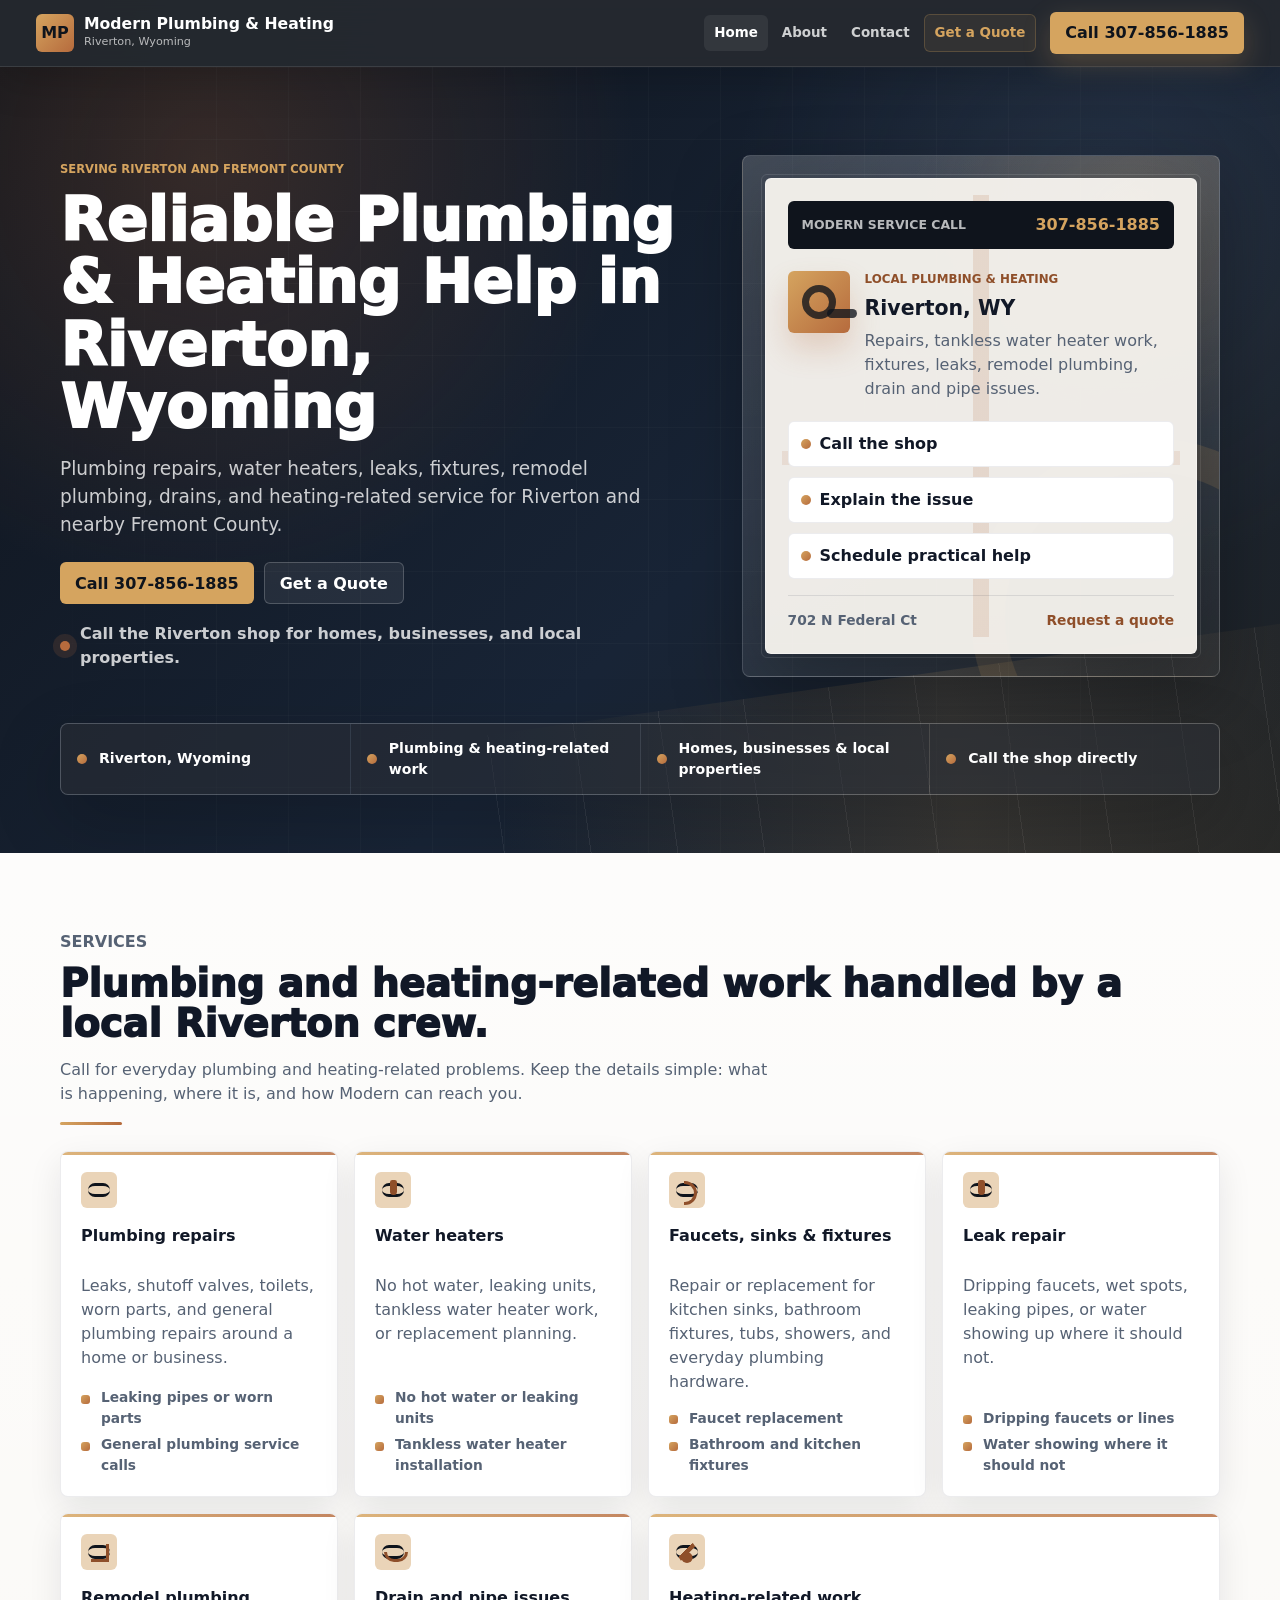
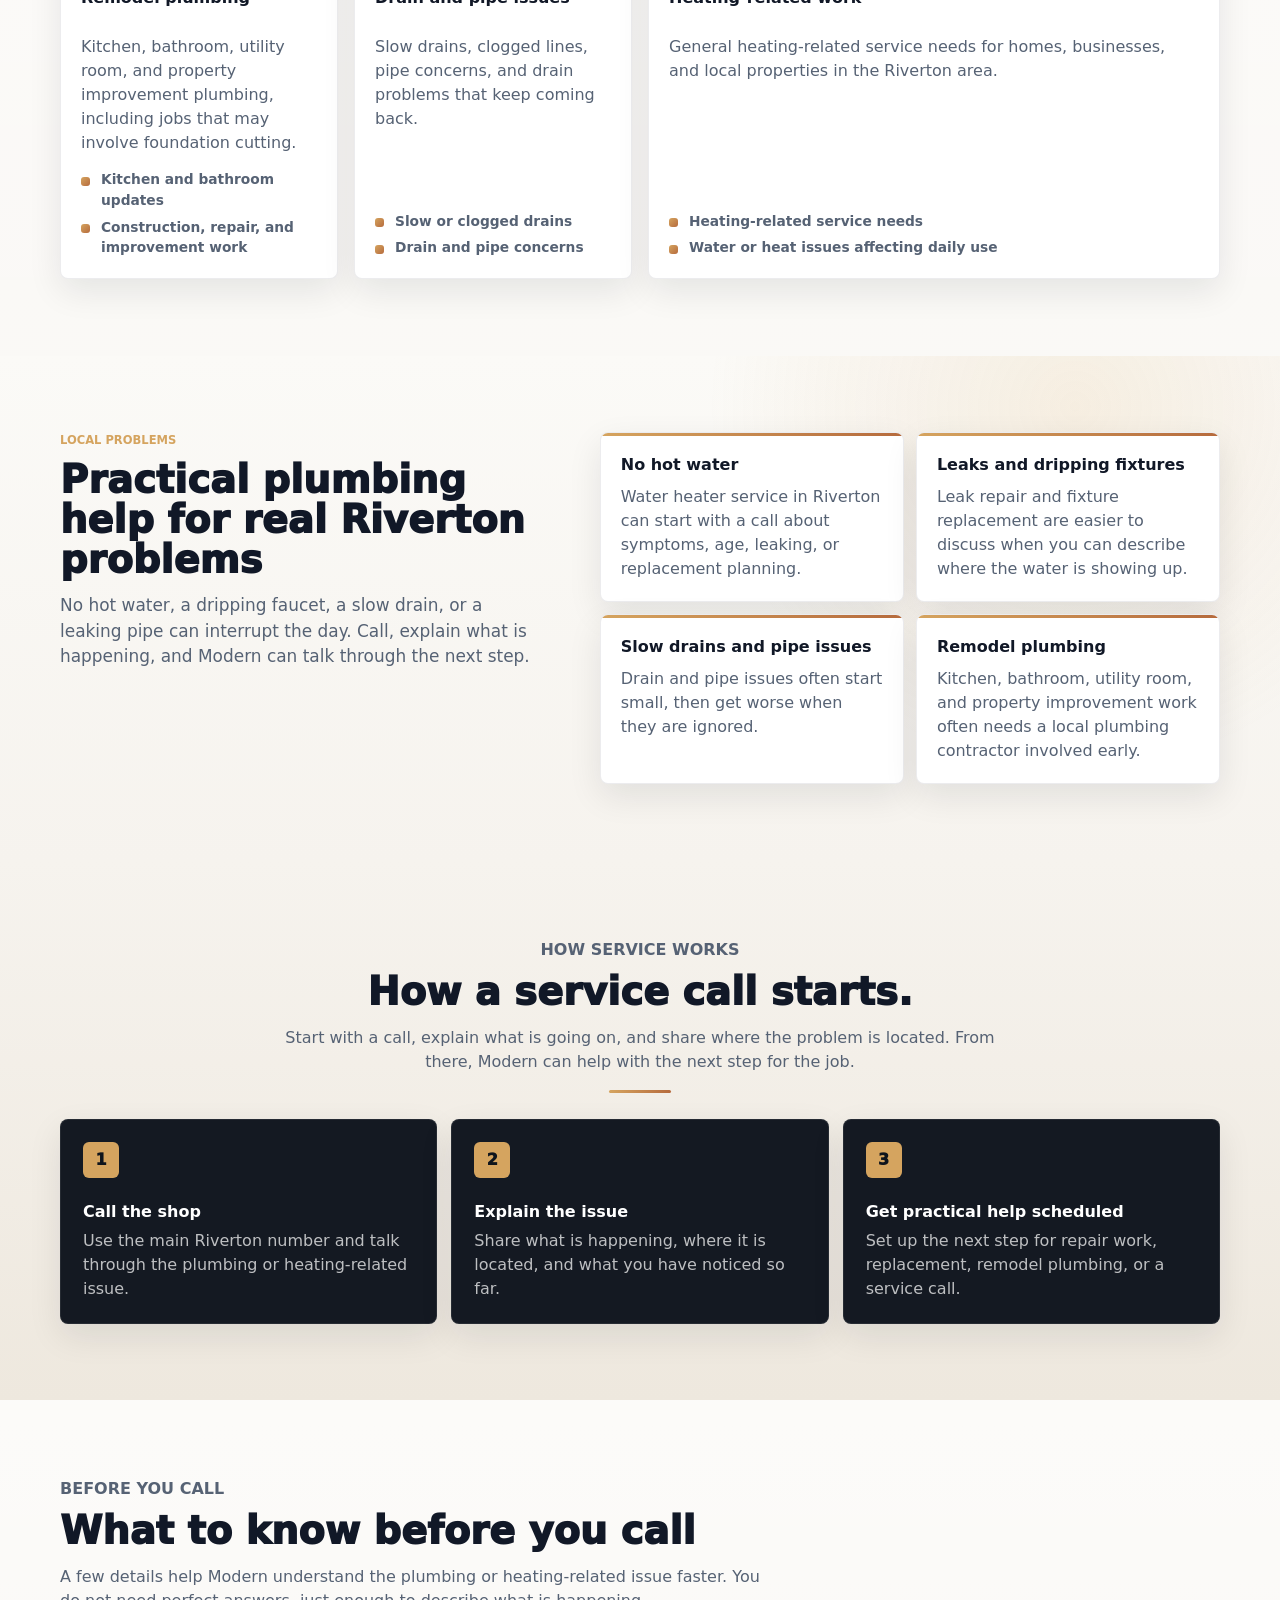
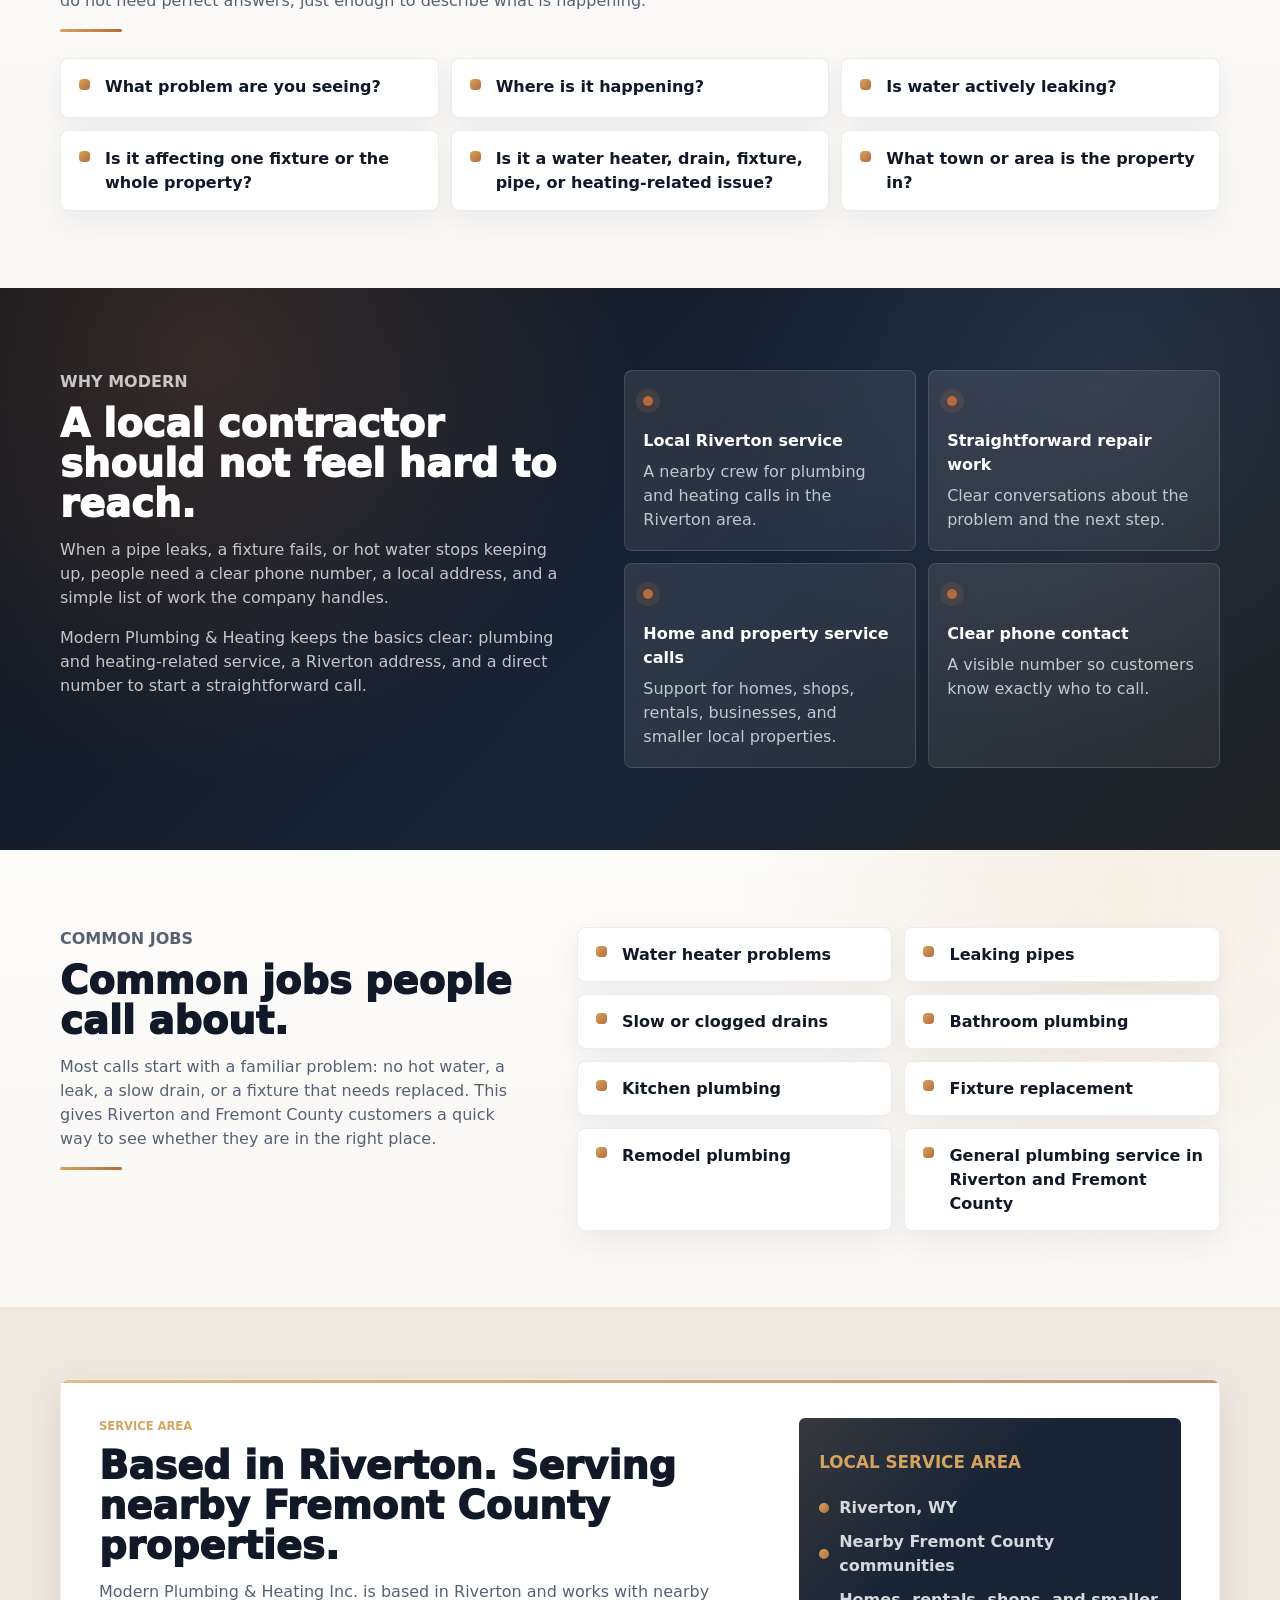
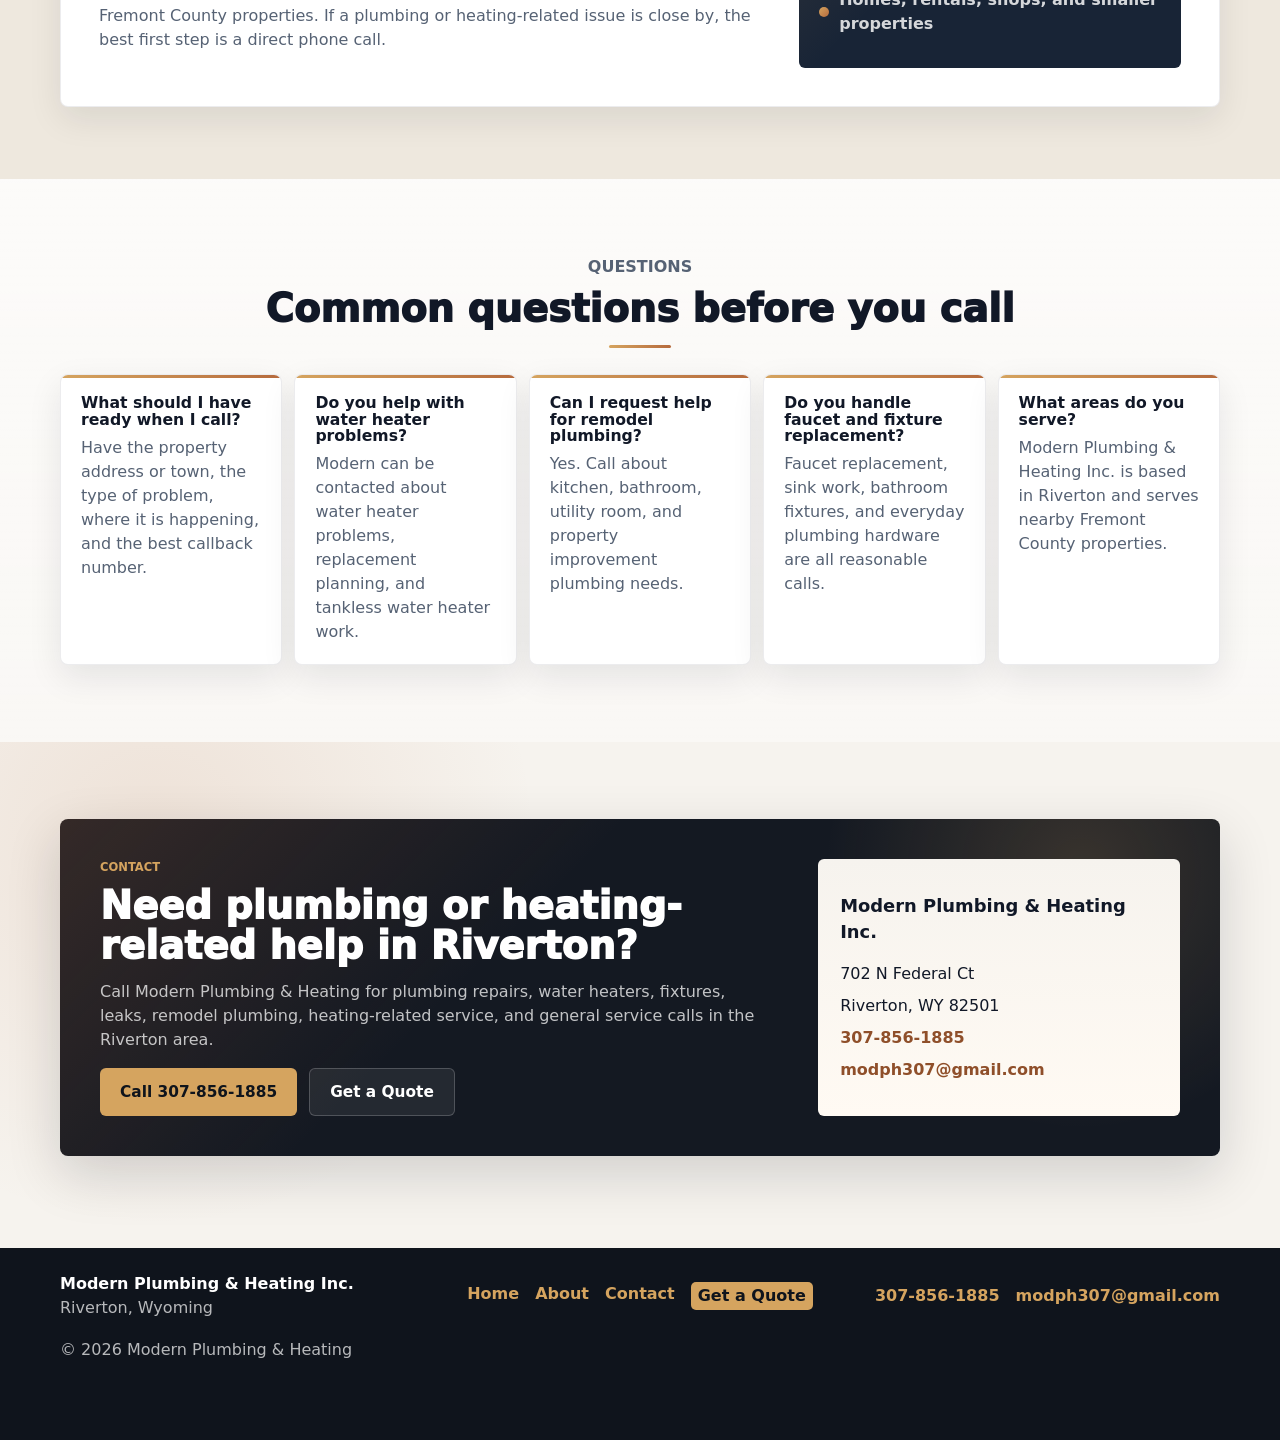
==== commit 17be2e78: "Refine site scale and copy" ====
--- a/index.html
+++ b/index.html
@@ -6,7 +6,7 @@
   <title>Modern Plumbing & Heating | Riverton, WY</title>
   <meta
     name="description"
-    content="Modern Plumbing & Heating Inc. provides Riverton WY plumbing and heating service for repairs, water heaters, leak repair, fixtures, remodel plumbing, and Fremont County service calls."
+    content="Modern Plumbing & Heating Inc. provides Riverton WY plumbing and heating-related work for repairs, water heaters, leak repair, fixtures, remodel plumbing, and Fremont County service calls."
   />
   <link rel="icon" type="image/svg+xml" href="favicon.svg" />
   <link rel="stylesheet" href="styles.css" />
@@ -64,10 +64,10 @@
       <div class="hero-inner">
         <div class="hero-copy">
           <p class="eyebrow">Serving Riverton and Fremont County</p>
-          <h1>Reliable Plumbing & Heating Service in Riverton, Wyoming</h1>
+          <h1>Reliable Plumbing & Heating Help in Riverton, Wyoming</h1>
           <p class="hero-subhead">
-            Local help from a plumber in Riverton, WY for plumbing repairs, water heaters,
-            leaks, fixtures, remodel plumbing, and service calls across Fremont County.
+            Plumbing repairs, water heaters, leaks, fixtures, remodel plumbing, drains,
+            and heating-related service for Riverton and nearby Fremont County.
           </p>
           <div class="hero-actions">
             <a class="button button-primary" href="tel:13078561885">Call 307-856-1885</a>
@@ -75,7 +75,7 @@
           </div>
           <div class="hero-trust" aria-label="Service region">
             <span aria-hidden="true"></span>
-            Practical service calls for homes, businesses, and local properties.
+            Call the Riverton shop for homes, businesses, and local properties.
           </div>
         </div>
 
@@ -125,7 +125,7 @@
         </div>
         <div>
           <span aria-hidden="true"></span>
-          <strong>Plumbing & heating service</strong>
+          <strong>Plumbing & heating-related work</strong>
         </div>
         <div>
           <span aria-hidden="true"></span>
@@ -133,7 +133,7 @@
         </div>
         <div>
           <span aria-hidden="true"></span>
-          <strong>Call-first scheduling</strong>
+          <strong>Call the shop directly</strong>
         </div>
       </div>
     </section>
@@ -141,10 +141,10 @@
     <section class="section services-section" id="services">
       <div class="section-heading">
         <p class="eyebrow">Services</p>
-        <h2>Plumbing and heating work handled by a local Riverton crew.</h2>
+        <h2>Plumbing and heating-related work handled by a local Riverton crew.</h2>
         <p>
-          Clear, practical help for the issues people actually call about. A local number,
-          plain-English service, and useful details for common Riverton plumbing and heating needs.
+          Call for everyday plumbing and heating-related problems. Keep the details simple:
+          what is happening, where it is, and how Modern can reach you.
         </p>
       </div>
 
@@ -152,7 +152,7 @@
         <article class="service-card">
           <span class="card-icon icon-repair" aria-hidden="true"></span>
           <h3>Plumbing repairs</h3>
-          <p>Help with leaks, fixture problems, shutoff valves, toilet issues, and general plumbing repairs around the home or business.</p>
+          <p>Leaks, shutoff valves, toilets, worn parts, and general plumbing repairs around a home or business.</p>
           <ul class="card-examples">
             <li>Leaking pipes or worn parts</li>
             <li>General plumbing service calls</li>
@@ -161,7 +161,7 @@
         <article class="service-card">
           <span class="card-icon icon-water" aria-hidden="true"></span>
           <h3>Water heaters</h3>
-          <p>Call for no hot water, replacement planning, tankless water heater work, or water heater problems that need a local plumber.</p>
+          <p>No hot water, leaking units, tankless water heater work, or replacement planning.</p>
           <ul class="card-examples">
             <li>No hot water or leaking units</li>
             <li>Tankless water heater installation</li>
@@ -170,7 +170,7 @@
         <article class="service-card">
           <span class="card-icon icon-fixture" aria-hidden="true"></span>
           <h3>Faucets, sinks & fixtures</h3>
-          <p>Repair or replacement help for kitchen sinks, bathroom fixtures, tubs, showers, and everyday plumbing hardware.</p>
+          <p>Repair or replacement for kitchen sinks, bathroom fixtures, tubs, showers, and everyday plumbing hardware.</p>
           <ul class="card-examples">
             <li>Faucet replacement</li>
             <li>Bathroom and kitchen fixtures</li>
@@ -179,7 +179,7 @@
         <article class="service-card">
           <span class="card-icon icon-leak" aria-hidden="true"></span>
           <h3>Leak repair</h3>
-          <p>Help with visible leaks, dripping lines, damp areas, and pipe problems that are getting worse instead of better.</p>
+          <p>Dripping faucets, wet spots, leaking pipes, or water showing up where it should not.</p>
           <ul class="card-examples">
             <li>Dripping faucets or lines</li>
             <li>Water showing where it should not</li>
@@ -188,7 +188,7 @@
         <article class="service-card">
           <span class="card-icon icon-remodel" aria-hidden="true"></span>
           <h3>Remodel plumbing</h3>
-          <p>Plumbing support for kitchen, bathroom, utility room, and property improvement projects, including jobs that may involve foundation cutting.</p>
+          <p>Kitchen, bathroom, utility room, and property improvement plumbing, including jobs that may involve foundation cutting.</p>
           <ul class="card-examples">
             <li>Kitchen and bathroom updates</li>
             <li>Construction, repair, and improvement work</li>
@@ -197,7 +197,7 @@
         <article class="service-card">
           <span class="card-icon icon-drain" aria-hidden="true"></span>
           <h3>Drain and pipe issues</h3>
-          <p>Help with slow drains, clogged lines, pipe problems, and plumbing issues that need a closer look before they spread.</p>
+          <p>Slow drains, clogged lines, pipe concerns, and drain problems that keep coming back.</p>
           <ul class="card-examples">
             <li>Slow or clogged drains</li>
             <li>Drain and pipe concerns</li>
@@ -205,10 +205,10 @@
         </article>
         <article class="service-card">
           <span class="card-icon icon-heat" aria-hidden="true"></span>
-          <h3>Heating service</h3>
-          <p>General heating-related service support for homes, businesses, and local properties in the Riverton area.</p>
-          <ul class="card-examples">
-            <li>Broad heating-related service needs</li>
+          <h3>Heating-related work</h3>
+          <p>General heating-related service needs for homes, businesses, and local properties in the Riverton area.</p>
+          <ul class="card-examples">
+            <li>Heating-related service needs</li>
             <li>Water or heat issues affecting daily use</li>
           </ul>
         </article>
@@ -221,10 +221,8 @@
           <p class="eyebrow">Local Problems</p>
           <h2>Practical plumbing help for real Riverton problems</h2>
           <p>
-            Plumbing problems usually show up at inconvenient times: no hot water before work,
-            a dripping faucet that will not quit, a slow drain, or a leak that suddenly needs attention.
-            Modern Plumbing & Heating Inc. keeps the path simple for plumbing service in Riverton:
-            call, explain what you are seeing, and get a practical next step.
+            No hot water, a dripping faucet, a slow drain, or a leaking pipe can interrupt the day.
+            Call, explain what is happening, and Modern can talk through the next step.
           </p>
         </div>
         <div class="problem-grid">
@@ -251,10 +249,10 @@
     <section class="section process-section" id="process">
       <div class="section-heading centered">
         <p class="eyebrow">How Service Works</p>
-        <h2>Simple enough to be useful when something needs fixing.</h2>
+        <h2>How a service call starts.</h2>
         <p>
-          No complicated online process. Start with a call, explain what is going on,
-          and get a practical next step for your home or property.
+          Start with a call, explain what is going on, and share where the problem is located.
+          From there, Modern can help with the next step for the job.
         </p>
       </div>
 
@@ -262,7 +260,7 @@
         <article class="process-card">
           <span>1</span>
           <h3>Call the shop</h3>
-          <p>Use the main Riverton number and talk through the plumbing or heating issue.</p>
+          <p>Use the main Riverton number and talk through the plumbing or heating-related issue.</p>
         </article>
         <article class="process-card">
           <span>2</span>
@@ -282,7 +280,7 @@
         <p class="eyebrow">Before You Call</p>
         <h2>What to know before you call</h2>
         <p>
-          A few details help Modern understand the plumbing or heating issue faster. You do not need
+          A few details help Modern understand the plumbing or heating-related issue faster. You do not need
           perfect answers, just enough to describe what is happening.
         </p>
       </div>
@@ -292,7 +290,7 @@
         <div class="prep-item">Where is it happening?</div>
         <div class="prep-item">Is water actively leaking?</div>
         <div class="prep-item">Is it affecting one fixture or the whole property?</div>
-        <div class="prep-item">Is it a water heater, drain, fixture, pipe, or heating issue?</div>
+        <div class="prep-item">Is it a water heater, drain, fixture, pipe, or heating-related issue?</div>
         <div class="prep-item">What town or area is the property in?</div>
       </div>
     </section>
@@ -303,13 +301,12 @@
           <p class="eyebrow">Why Modern</p>
           <h2>A local contractor should not feel hard to reach.</h2>
           <p>
-            When a pipe leaks, a fixture fails, or hot water stops keeping up, people do not want
-            to sort through old directory listings. They want to know who they are calling, where
-            the business is based, and how to reach someone local.
-          </p>
-          <p>
-            Modern Plumbing & Heating keeps the basics clear: local plumbing and heating service,
-            a Riverton address, and a direct number to start a straightforward service call.
+            When a pipe leaks, a fixture fails, or hot water stops keeping up, people need
+            a clear phone number, a local address, and a simple list of work the company handles.
+          </p>
+          <p>
+            Modern Plumbing & Heating keeps the basics clear: plumbing and heating-related service,
+            a Riverton address, and a direct number to start a straightforward call.
           </p>
         </div>
 
@@ -322,7 +319,7 @@
           <div class="trust-item">
             <span aria-hidden="true"></span>
             <strong>Straightforward repair work</strong>
-            <p>Plain-English conversations about the problem and the next step.</p>
+            <p>Clear conversations about the problem and the next step.</p>
           </div>
           <div class="trust-item">
             <span aria-hidden="true"></span>
@@ -342,12 +339,11 @@
       <div class="jobs-layout">
         <div class="section-heading compact">
           <p class="eyebrow">Common Jobs</p>
-          <h2>Useful plumbing help for the jobs people search for first.</h2>
-          <p>
-            For Riverton plumbing service, most calls start with a familiar problem:
-            no hot water, a leak, a slow drain, or a fixture that needs replaced.
-            These common needs are easy to scan for homeowners and property managers looking
-            for Fremont County plumbing service.
+          <h2>Common jobs people call about.</h2>
+          <p>
+            Most calls start with a familiar problem: no hot water, a leak, a slow drain,
+            or a fixture that needs replaced. This gives Riverton and Fremont County customers
+            a quick way to see whether they are in the right place.
           </p>
         </div>
 
@@ -370,8 +366,8 @@
           <p class="eyebrow">Service Area</p>
           <h2>Based in Riverton. Serving nearby Fremont County properties.</h2>
           <p>
-            Modern Plumbing & Heating is based in Riverton and positioned for nearby Fremont County
-            calls. If a plumbing or heating issue is close by, the best first step is a direct phone call.
+            Modern Plumbing & Heating Inc. is based in Riverton and works with nearby Fremont County
+            properties. If a plumbing or heating-related issue is close by, the best first step is a direct phone call.
           </p>
         </div>
         <div class="area-panel">
@@ -386,7 +382,7 @@
     <section class="section faq-section">
       <div class="section-heading centered">
         <p class="eyebrow">Questions</p>
-        <h2>Common questions before calling a plumber in Riverton, WY</h2>
+        <h2>Common questions before you call</h2>
       </div>
 
       <div class="faq-grid">
@@ -417,10 +413,10 @@
       <div class="contact-card">
         <div class="contact-copy">
           <p class="eyebrow">Contact</p>
-          <h2>Need plumbing or heating help in Riverton?</h2>
+          <h2>Need plumbing or heating-related help in Riverton?</h2>
           <p>
             Call Modern Plumbing & Heating for plumbing repairs, water heaters, fixtures,
-            leaks, remodel plumbing, heating service, and general service calls in the Riverton area.
+            leaks, remodel plumbing, heating-related service, and general service calls in the Riverton area.
           </p>
           <div class="cta-row">
             <a class="button button-primary button-large" href="tel:13078561885">Call 307-856-1885</a>
--- a/styles.css
+++ b/styles.css
@@ -13,8 +13,8 @@
   --copper-dark: #8f4f2a;
   --gold: #d5a45f;
   --sage: #72806f;
-  --shadow: 0 24px 70px rgba(15, 20, 28, 0.18);
-  --shadow-soft: 0 16px 44px rgba(15, 20, 28, 0.1);
+  --shadow: 0 18px 54px rgba(15, 20, 28, 0.16);
+  --shadow-soft: 0 12px 34px rgba(15, 20, 28, 0.09);
   --radius: 8px;
   --max: 1160px;
 }
@@ -69,9 +69,9 @@
   display: grid;
   grid-template-columns: 1fr auto auto;
   align-items: center;
-  gap: 22px;
+  gap: 14px;
   width: 100%;
-  padding: 16px clamp(18px, 4vw, 48px);
+  padding: 12px clamp(16px, 3vw, 36px);
   color: var(--white);
   background: rgba(15, 20, 28, 0.91);
   border-bottom: 1px solid rgba(255, 255, 255, 0.1);
@@ -82,7 +82,7 @@
 .brand {
   display: inline-flex;
   align-items: center;
-  gap: 12px;
+  gap: 10px;
   min-width: 0;
   border-radius: 8px;
 }
@@ -90,9 +90,9 @@
 .brand-mark {
   display: grid;
   place-items: center;
-  flex: 0 0 44px;
-  width: 44px;
-  height: 44px;
+  flex: 0 0 38px;
+  width: 38px;
+  height: 38px;
   color: var(--deep);
   background: linear-gradient(135deg, var(--gold), var(--copper));
   border-radius: 6px;
@@ -107,27 +107,27 @@
 
 .brand strong {
   display: block;
-  font-size: clamp(0.94rem, 1.6vw, 1.04rem);
+  font-size: clamp(0.88rem, 1.4vw, 0.98rem);
   line-height: 1.1;
 }
 
 .brand small {
   display: block;
-  margin-top: 3px;
+  margin-top: 2px;
   color: rgba(255, 255, 255, 0.68);
-  font-size: 0.76rem;
+  font-size: 0.7rem;
 }
 
 .site-nav {
   display: flex;
   align-items: center;
-  gap: 6px;
+  gap: 4px;
 }
 
 .site-nav a {
-  padding: 10px 12px;
+  padding: 8px 10px;
   color: rgba(255, 255, 255, 0.78);
-  font-size: 0.92rem;
+  font-size: 0.84rem;
   font-weight: 700;
   border-radius: 6px;
 }
@@ -157,8 +157,8 @@
   display: inline-flex;
   align-items: center;
   justify-content: center;
-  min-height: 46px;
-  padding: 12px 18px;
+  min-height: 42px;
+  padding: 10px 15px;
   border-radius: 6px;
   font-weight: 850;
   line-height: 1.1;
@@ -181,8 +181,8 @@
 
 .nav-toggle {
   display: none;
-  width: 44px;
-  height: 44px;
+  width: 40px;
+  height: 40px;
   border: 1px solid rgba(255, 255, 255, 0.18);
   border-radius: 6px;
   color: var(--white);
@@ -198,7 +198,7 @@
 }
 
 .section {
-  padding: clamp(64px, 9vw, 112px) clamp(18px, 4vw, 48px);
+  padding: clamp(46px, 6vw, 78px) clamp(18px, 4vw, 42px);
 }
 
 .section-dark {
@@ -212,8 +212,8 @@
 .hero {
   position: relative;
   overflow: hidden;
-  min-height: calc(100vh - 78px);
-  padding: clamp(70px, 9vw, 118px) clamp(18px, 4vw, 48px) clamp(42px, 7vw, 76px);
+  min-height: auto;
+  padding: clamp(54px, 7vw, 88px) clamp(18px, 4vw, 42px) clamp(34px, 5vw, 58px);
 }
 
 .hero::before {
@@ -264,9 +264,9 @@
   position: relative;
   z-index: 1;
   display: grid;
-  grid-template-columns: minmax(0, 1.02fr) minmax(380px, 0.82fr);
+  grid-template-columns: minmax(0, 1.02fr) minmax(340px, 0.78fr);
   align-items: center;
-  gap: clamp(38px, 6vw, 76px);
+  gap: clamp(32px, 5vw, 56px);
 }
 
 .hero-copy {
@@ -274,9 +274,9 @@
 }
 
 .eyebrow {
-  margin: 0 0 14px;
+  margin: 0 0 10px;
   color: var(--gold);
-  font-size: 0.78rem;
+  font-size: 0.72rem;
   font-weight: 900;
   letter-spacing: 0;
   text-transform: uppercase;
@@ -298,34 +298,34 @@
 
 h1 {
   max-width: 870px;
-  margin-bottom: 20px;
-  font-size: clamp(2.75rem, 6.4vw, 5.8rem);
+  margin-bottom: 16px;
+  font-size: clamp(2.2rem, 4.7vw, 4.25rem);
   font-weight: 950;
 }
 
 h2 {
-  margin-bottom: 18px;
-  font-size: clamp(2rem, 4vw, 3.45rem);
+  margin-bottom: 14px;
+  font-size: clamp(1.55rem, 3vw, 2.45rem);
   font-weight: 920;
 }
 
 h3 {
-  margin-bottom: 10px;
-  font-size: 1.18rem;
+  margin-bottom: 8px;
+  font-size: 1rem;
 }
 
 .hero-subhead {
   max-width: 720px;
-  margin-bottom: 30px;
+  margin-bottom: 24px;
   color: rgba(255, 255, 255, 0.78);
-  font-size: clamp(1.06rem, 2vw, 1.3rem);
+  font-size: clamp(1rem, 1.6vw, 1.16rem);
 }
 
 .hero-actions {
   display: flex;
   flex-wrap: wrap;
-  gap: 12px;
-  margin-bottom: 22px;
+  gap: 10px;
+  margin-bottom: 18px;
 }
 
 .cta-row {
@@ -384,8 +384,8 @@
 
 .hero-visual {
   position: relative;
-  min-height: 540px;
-  padding: clamp(18px, 3vw, 26px);
+  min-height: 430px;
+  padding: clamp(16px, 2.5vw, 22px);
   overflow: hidden;
   background:
     radial-gradient(circle at 82% 12%, rgba(213, 164, 95, 0.2), transparent 14rem),
@@ -393,7 +393,7 @@
     linear-gradient(180deg, rgba(255, 255, 255, 0.05), transparent);
   border: 1px solid rgba(255, 255, 255, 0.16);
   border-radius: var(--radius);
-  box-shadow: 0 34px 90px rgba(0, 0, 0, 0.32);
+  box-shadow: 0 24px 70px rgba(0, 0, 0, 0.28);
 }
 
 .hero-visual::before {
@@ -421,8 +421,8 @@
   display: flex;
   flex-direction: column;
   justify-content: space-between;
-  min-height: 492px;
-  padding: clamp(18px, 3vw, 28px);
+  min-height: 390px;
+  padding: clamp(16px, 2.5vw, 22px);
   background: rgba(246, 243, 238, 0.96);
   border: 1px solid rgba(255, 255, 255, 0.36);
   border-radius: 6px;
@@ -450,7 +450,7 @@
 
 .board-header {
   align-items: center;
-  padding: 14px 16px;
+  padding: 12px 14px;
   color: var(--white);
   background: var(--deep);
   border-radius: 6px;
@@ -469,16 +469,16 @@
 
 .board-main {
   display: grid;
-  grid-template-columns: 74px minmax(0, 1fr);
-  gap: 18px;
+  grid-template-columns: 62px minmax(0, 1fr);
+  gap: 15px;
   align-items: start;
-  padding: 30px 0 26px;
+  padding: 22px 0 20px;
 }
 
 .board-icon {
   position: relative;
-  width: 74px;
-  height: 74px;
+  width: 62px;
+  height: 62px;
   background: linear-gradient(135deg, var(--gold), var(--copper));
   border-radius: 6px;
   box-shadow: 0 16px 30px rgba(182, 107, 61, 0.24);
@@ -492,15 +492,15 @@
 }
 
 .board-icon::before {
-  inset: 17px;
-  border: 8px solid rgba(15, 20, 28, 0.78);
+  inset: 14px;
+  border: 7px solid rgba(15, 20, 28, 0.78);
 }
 
 .board-icon::after {
-  right: -8px;
-  bottom: 18px;
-  width: 34px;
-  height: 10px;
+  right: -7px;
+  bottom: 15px;
+  width: 30px;
+  height: 9px;
   background: rgba(15, 20, 28, 0.78);
 }
 
@@ -517,12 +517,12 @@
 .board-main strong,
 .status-card strong {
   display: block;
-  font-size: clamp(1.1rem, 2vw, 1.55rem);
+  font-size: clamp(1rem, 1.6vw, 1.32rem);
   line-height: 1.1;
 }
 
 .board-main p {
-  margin: 12px 0 0;
+  margin: 10px 0 0;
   color: var(--steel);
 }
 
@@ -535,9 +535,9 @@
 .board-list div {
   display: flex;
   align-items: center;
-  gap: 10px;
-  min-height: 48px;
-  padding: 12px 14px;
+  gap: 9px;
+  min-height: 42px;
+  padding: 10px 12px;
   background: var(--white);
   border: 1px solid rgba(17, 24, 39, 0.08);
   border-radius: 6px;
@@ -556,8 +556,8 @@
 }
 
 .board-footer {
-  margin-top: 20px;
-  padding-top: 18px;
+  margin-top: 16px;
+  padding-top: 14px;
   color: var(--steel);
   border-top: 1px solid rgba(17, 24, 39, 0.1);
   font-size: 0.86rem;
@@ -625,7 +625,7 @@
   display: grid;
   grid-template-columns: repeat(4, minmax(0, 1fr));
   gap: 1px;
-  margin-top: clamp(42px, 6vw, 64px);
+  margin-top: clamp(30px, 5vw, 46px);
   overflow: hidden;
   background: rgba(255, 255, 255, 0.12);
   border: 1px solid rgba(255, 255, 255, 0.14);
@@ -637,19 +637,19 @@
   display: flex;
   align-items: center;
   gap: 12px;
-  min-height: 76px;
-  padding: 18px;
+  min-height: 62px;
+  padding: 14px 16px;
   background: rgba(15, 20, 28, 0.48);
 }
 
 .trust-strip strong {
-  font-size: 0.96rem;
+  font-size: 0.88rem;
 }
 
 .page-hero {
   position: relative;
   overflow: hidden;
-  padding: clamp(74px, 10vw, 132px) clamp(18px, 4vw, 48px);
+  padding: clamp(54px, 7vw, 88px) clamp(18px, 4vw, 42px);
 }
 
 .page-hero::before {
@@ -671,24 +671,24 @@
 
 .page-hero h1 {
   max-width: 920px;
-  font-size: clamp(2.55rem, 5.6vw, 5.25rem);
+  font-size: clamp(2.05rem, 4.5vw, 3.75rem);
 }
 
 .page-hero p:not(.eyebrow) {
   max-width: 780px;
   color: rgba(255, 255, 255, 0.78);
-  font-size: clamp(1.06rem, 2vw, 1.28rem);
+  font-size: clamp(1rem, 1.6vw, 1.14rem);
 }
 
 .section-heading {
-  margin-bottom: 34px;
+  margin-bottom: 26px;
 }
 
 .section-heading::after {
   display: block;
-  width: 74px;
+  width: 62px;
   height: 3px;
-  margin-top: 22px;
+  margin-top: 16px;
   content: "";
   background: linear-gradient(90deg, var(--gold), var(--copper));
   border-radius: 999px;
@@ -701,7 +701,7 @@
 .section-heading p {
   max-width: 720px;
   color: var(--steel);
-  font-size: 1.06rem;
+  font-size: 1rem;
 }
 
 .section-heading.compact {
@@ -732,8 +732,8 @@
   position: relative;
   display: flex;
   flex-direction: column;
-  min-height: 340px;
-  padding: 24px;
+  min-height: 260px;
+  padding: 20px;
   overflow: hidden;
   background: var(--white);
   border: 1px solid rgba(17, 24, 39, 0.08);
@@ -753,8 +753,8 @@
 
 .service-card:hover {
   border-color: rgba(182, 107, 61, 0.28);
-  box-shadow: 0 22px 58px rgba(15, 20, 28, 0.14);
-  transform: translateY(-4px);
+  box-shadow: 0 18px 44px rgba(15, 20, 28, 0.12);
+  transform: translateY(-2px);
 }
 
 .service-card:nth-child(7) {
@@ -764,9 +764,9 @@
 .card-icon {
   position: relative;
   display: inline-block;
-  width: 42px;
-  height: 42px;
-  margin-bottom: 30px;
+  width: 36px;
+  height: 36px;
+  margin-bottom: 20px;
   background: #ead4b8;
   border-radius: 6px;
 }
@@ -784,57 +784,57 @@
 .icon-remodel::before,
 .icon-drain::before,
 .icon-heat::before {
-  inset: 13px 8px;
-  border-top: 4px solid var(--deep);
-  border-bottom: 4px solid var(--deep);
+  inset: 11px 7px;
+  border-top: 3px solid var(--deep);
+  border-bottom: 3px solid var(--deep);
   border-radius: 999px;
 }
 
 .icon-water::after,
 .icon-leak::after {
-  left: 18px;
-  top: 9px;
-  width: 8px;
-  height: 18px;
+  left: 15px;
+  top: 8px;
+  width: 7px;
+  height: 15px;
   background: var(--copper-dark);
   border-radius: 8px 8px 12px 12px;
 }
 
 .icon-fixture::after {
-  top: 10px;
-  right: 9px;
-  width: 12px;
-  height: 22px;
-  border: 4px solid var(--copper-dark);
+  top: 9px;
+  right: 8px;
+  width: 10px;
+  height: 18px;
+  border: 3px solid var(--copper-dark);
   border-left: 0;
   border-radius: 0 12px 12px 0;
 }
 
 .icon-remodel::after {
-  right: 9px;
-  bottom: 9px;
-  width: 18px;
-  height: 18px;
-  border: 4px solid var(--copper-dark);
+  right: 8px;
+  bottom: 8px;
+  width: 15px;
+  height: 15px;
+  border: 3px solid var(--copper-dark);
   border-top: 0;
   border-left: 0;
 }
 
 .icon-drain::after {
-  left: 11px;
-  bottom: 9px;
-  width: 20px;
-  height: 8px;
-  border: 4px solid var(--copper-dark);
+  left: 9px;
+  bottom: 8px;
+  width: 18px;
+  height: 7px;
+  border: 3px solid var(--copper-dark);
   border-top: 0;
   border-radius: 0 0 999px 999px;
 }
 
 .icon-heat::after {
-  left: 11px;
-  top: 8px;
-  width: 20px;
-  height: 25px;
+  left: 9px;
+  top: 7px;
+  width: 18px;
+  height: 22px;
   background:
     radial-gradient(circle at 50% 76%, var(--copper-dark) 0 5px, transparent 6px),
     linear-gradient(135deg, transparent 0 40%, var(--copper-dark) 42% 56%, transparent 58%);
@@ -842,7 +842,7 @@
 }
 
 .service-card p {
-  margin-bottom: 18px;
+  margin-bottom: 14px;
   color: var(--steel);
 }
 
@@ -852,7 +852,7 @@
 
 .card-examples {
   display: grid;
-  gap: 8px;
+  gap: 6px;
   margin: auto 0 0;
   padding: 0;
   list-style: none;
@@ -862,7 +862,7 @@
   position: relative;
   padding-left: 20px;
   color: var(--steel);
-  font-size: 0.9rem;
+  font-size: 0.86rem;
   font-weight: 760;
 }
 
@@ -893,7 +893,7 @@
 .problem-grid {
   display: grid;
   grid-template-columns: repeat(2, minmax(0, 1fr));
-  gap: 14px;
+  gap: 12px;
 }
 
 .problem-grid article,
@@ -901,7 +901,7 @@
 .depth-card {
   position: relative;
   overflow: hidden;
-  padding: 24px;
+  padding: 20px;
   background: var(--white);
   border: 1px solid rgba(17, 24, 39, 0.08);
   border-radius: var(--radius);
@@ -920,8 +920,8 @@
 
 .problem-grid strong {
   display: block;
-  margin-bottom: 10px;
-  font-size: 1.05rem;
+  margin-bottom: 8px;
+  font-size: 1rem;
 }
 
 .problem-grid p,
@@ -953,8 +953,8 @@
 
 .prep-item {
   position: relative;
-  min-height: 76px;
-  padding: 20px 18px 18px 50px;
+  min-height: 60px;
+  padding: 16px 16px 15px 44px;
   background: var(--white);
   border: 1px solid rgba(17, 24, 39, 0.08);
   border-radius: var(--radius);
@@ -964,10 +964,10 @@
 
 .prep-item::before {
   position: absolute;
-  top: 23px;
-  left: 20px;
-  width: 14px;
-  height: 14px;
+  top: 20px;
+  left: 18px;
+  width: 11px;
+  height: 11px;
   content: "";
   background: linear-gradient(135deg, var(--gold), var(--copper));
   border-radius: 4px;
@@ -976,15 +976,15 @@
 .faq-grid {
   display: grid;
   grid-template-columns: repeat(5, minmax(0, 1fr));
-  gap: 14px;
+  gap: 12px;
 }
 
 .faq-card {
-  min-height: 220px;
+  min-height: 170px;
 }
 
 .faq-card h3 {
-  font-size: 1.03rem;
+  font-size: 0.98rem;
 }
 
 .about-depth-section {
@@ -996,11 +996,11 @@
 .about-depth-grid {
   display: grid;
   grid-template-columns: repeat(2, minmax(0, 1fr));
-  gap: 16px;
+  gap: 14px;
 }
 
 .depth-card {
-  min-height: 360px;
+  min-height: 260px;
 }
 
 .depth-card.dark-card {
@@ -1022,13 +1022,13 @@
 .process-grid {
   display: grid;
   grid-template-columns: repeat(3, minmax(0, 1fr));
-  gap: 16px;
+  gap: 14px;
 }
 
 .process-card {
   position: relative;
-  min-height: 245px;
-  padding: 28px;
+  min-height: 180px;
+  padding: 22px;
   background: var(--charcoal);
   border: 1px solid rgba(255, 255, 255, 0.08);
   border-radius: var(--radius);
@@ -1039,9 +1039,9 @@
 .process-card span {
   display: grid;
   place-items: center;
-  width: 44px;
-  height: 44px;
-  margin-bottom: 46px;
+  width: 36px;
+  height: 36px;
+  margin-bottom: 26px;
   color: var(--deep);
   background: var(--gold);
   border-radius: 6px;
@@ -1058,20 +1058,20 @@
 }
 
 .why-section {
-  padding-block: clamp(70px, 10vw, 118px);
+  padding-block: clamp(48px, 7vw, 82px);
 }
 
 .why-layout {
   display: grid;
-  grid-template-columns: minmax(0, 0.85fr) minmax(360px, 1fr);
+  grid-template-columns: minmax(0, 0.85fr) minmax(340px, 1fr);
   align-items: start;
-  gap: clamp(34px, 6vw, 78px);
+  gap: clamp(28px, 5vw, 58px);
 }
 
 .why-layout > div:first-child p {
   max-width: 640px;
   color: rgba(255, 255, 255, 0.74);
-  font-size: 1.08rem;
+  font-size: 1rem;
 }
 
 .why-layout > div:first-child p:last-child {
@@ -1081,12 +1081,12 @@
 .trust-panel {
   display: grid;
   grid-template-columns: repeat(2, minmax(0, 1fr));
-  gap: 14px;
+  gap: 12px;
 }
 
 .trust-item {
-  min-height: 190px;
-  padding: 22px;
+  min-height: 145px;
+  padding: 18px;
   background: linear-gradient(145deg, rgba(255, 255, 255, 0.1), rgba(255, 255, 255, 0.055));
   border: 1px solid rgba(255, 255, 255, 0.12);
   border-radius: var(--radius);
@@ -1094,8 +1094,8 @@
 
 .trust-item strong {
   display: block;
-  margin: 22px 0 8px;
-  font-size: 1.08rem;
+  margin: 16px 0 7px;
+  font-size: 1rem;
 }
 
 .trust-item p {
@@ -1112,8 +1112,8 @@
 
 .jobs-layout {
   display: grid;
-  grid-template-columns: minmax(0, 0.72fr) minmax(360px, 1fr);
-  gap: clamp(28px, 6vw, 70px);
+  grid-template-columns: minmax(0, 0.72fr) minmax(340px, 1fr);
+  gap: clamp(24px, 5vw, 54px);
   align-items: start;
 }
 
@@ -1125,8 +1125,8 @@
 
 .job-item {
   position: relative;
-  min-height: 64px;
-  padding: 19px 18px 17px 50px;
+  min-height: 54px;
+  padding: 15px 16px 14px 44px;
   background: var(--white);
   border: 1px solid rgba(17, 24, 39, 0.08);
   border-radius: var(--radius);
@@ -1137,10 +1137,10 @@
 
 .job-item::before {
   position: absolute;
-  top: 21px;
-  left: 20px;
-  width: 14px;
-  height: 14px;
+  top: 18px;
+  left: 18px;
+  width: 11px;
+  height: 11px;
   content: "";
   background: linear-gradient(135deg, var(--gold), var(--copper));
   border-radius: 4px;
@@ -1153,17 +1153,17 @@
 }
 
 .area-section {
-  padding-block: clamp(58px, 8vw, 96px);
+  padding-block: clamp(44px, 6vw, 72px);
   background: var(--paper-deep);
 }
 
 .area-card {
   position: relative;
   display: grid;
-  grid-template-columns: minmax(0, 1fr) minmax(320px, 0.62fr);
-  gap: clamp(26px, 5vw, 58px);
+  grid-template-columns: minmax(0, 1fr) minmax(300px, 0.58fr);
+  gap: clamp(22px, 4vw, 42px);
   align-items: stretch;
-  padding: clamp(26px, 5vw, 48px);
+  padding: clamp(22px, 4vw, 38px);
   overflow: hidden;
   background: var(--white);
   border: 1px solid rgba(17, 24, 39, 0.08);
@@ -1174,15 +1174,15 @@
 .area-card p:not(.eyebrow) {
   max-width: 690px;
   color: var(--steel);
-  font-size: 1.06rem;
+  font-size: 1rem;
 }
 
 .area-panel {
   display: flex;
   flex-direction: column;
   justify-content: center;
-  gap: 12px;
-  padding: 24px;
+  gap: 10px;
+  padding: 20px;
   color: var(--white);
   background:
     linear-gradient(135deg, rgba(213, 164, 95, 0.16), transparent 42%),
@@ -1210,7 +1210,7 @@
 }
 
 .contact-section {
-  padding-bottom: clamp(74px, 10vw, 128px);
+  padding-bottom: clamp(56px, 8vw, 92px);
   background:
     radial-gradient(circle at 12% 20%, rgba(182, 107, 61, 0.13), transparent 24rem),
     var(--paper);
@@ -1218,10 +1218,10 @@
 
 .contact-card {
   display: grid;
-  grid-template-columns: minmax(0, 1fr) minmax(330px, 0.58fr);
-  gap: clamp(28px, 5vw, 64px);
+  grid-template-columns: minmax(0, 1fr) minmax(300px, 0.54fr);
+  gap: clamp(24px, 4vw, 48px);
   align-items: stretch;
-  padding: clamp(26px, 5vw, 52px);
+  padding: clamp(24px, 4vw, 40px);
   color: var(--white);
   background:
     radial-gradient(circle at 88% 16%, rgba(213, 164, 95, 0.19), transparent 16rem),
@@ -1234,22 +1234,22 @@
 .contact-copy p:not(.eyebrow) {
   max-width: 690px;
   color: rgba(255, 255, 255, 0.74);
-  font-size: 1.08rem;
+  font-size: 1rem;
 }
 
 .button-large {
-  min-height: 54px;
-  padding-inline: 24px;
-  font-size: 1.02rem;
+  min-height: 48px;
+  padding-inline: 20px;
+  font-size: 0.96rem;
 }
 
 .contact-details {
   display: flex;
   flex-direction: column;
   justify-content: center;
-  gap: 10px;
+  gap: 8px;
   margin: 0;
-  padding: 26px;
+  padding: 22px;
   color: var(--ink);
   background:
     linear-gradient(180deg, var(--paper), #fffaf3);
@@ -1259,7 +1259,7 @@
 
 .contact-details strong {
   margin-bottom: 8px;
-  font-size: 1.25rem;
+  font-size: 1.12rem;
 }
 
 .contact-details a {
@@ -1275,14 +1275,14 @@
 
 .split-layout {
   display: grid;
-  grid-template-columns: minmax(0, 0.78fr) minmax(360px, 1fr);
-  gap: clamp(28px, 6vw, 76px);
+  grid-template-columns: minmax(0, 0.78fr) minmax(340px, 1fr);
+  gap: clamp(24px, 5vw, 56px);
   align-items: start;
 }
 
 .text-panel {
   position: relative;
-  padding: clamp(22px, 4vw, 34px);
+  padding: clamp(20px, 3vw, 28px);
   overflow: hidden;
   background: var(--white);
   border: 1px solid rgba(17, 24, 39, 0.08);
@@ -1292,7 +1292,7 @@
 
 .text-panel p {
   color: var(--steel);
-  font-size: 1.06rem;
+  font-size: 1rem;
 }
 
 .text-panel p:last-child {
@@ -1302,13 +1302,13 @@
 .mini-card-grid {
   display: grid;
   grid-template-columns: repeat(4, minmax(0, 1fr));
-  gap: 16px;
+  gap: 14px;
 }
 
 .mini-card {
   position: relative;
-  min-height: 190px;
-  padding: 24px;
+  min-height: 150px;
+  padding: 20px;
   overflow: hidden;
   background: var(--white);
   border: 1px solid rgba(17, 24, 39, 0.08);
@@ -1333,14 +1333,14 @@
 .mini-card:hover,
 .contact-method-card:hover {
   border-color: rgba(182, 107, 61, 0.24);
-  box-shadow: 0 20px 52px rgba(15, 20, 28, 0.12);
+  box-shadow: 0 16px 40px rgba(15, 20, 28, 0.1);
   transform: translateY(-2px);
 }
 
 .mini-card strong {
   display: block;
-  margin-bottom: 14px;
-  font-size: 1.08rem;
+  margin-bottom: 10px;
+  font-size: 1rem;
 }
 
 .mini-card p {
@@ -1349,18 +1349,18 @@
 }
 
 .values-section {
-  padding-block: clamp(70px, 10vw, 118px);
+  padding-block: clamp(48px, 7vw, 82px);
 }
 
 .value-grid {
   display: grid;
   grid-template-columns: repeat(4, minmax(0, 1fr));
-  gap: 14px;
+  gap: 12px;
 }
 
 .value-card {
-  min-height: 230px;
-  padding: 24px;
+  min-height: 165px;
+  padding: 20px;
   background: linear-gradient(145deg, rgba(255, 255, 255, 0.1), rgba(255, 255, 255, 0.055));
   border: 1px solid rgba(255, 255, 255, 0.12);
   border-radius: var(--radius);
@@ -1370,7 +1370,7 @@
   display: inline-block;
   width: 10px;
   height: 10px;
-  margin-bottom: 34px;
+  margin-bottom: 20px;
   background: var(--copper);
   border-radius: 999px;
   box-shadow: 0 0 0 7px rgba(182, 107, 61, 0.16);
@@ -1394,13 +1394,13 @@
 .contact-method-grid {
   display: grid;
   grid-template-columns: 1.1fr repeat(2, minmax(0, 0.85fr));
-  gap: 16px;
+  gap: 14px;
 }
 
 .contact-method-card {
   position: relative;
-  min-height: 280px;
-  padding: clamp(24px, 4vw, 34px);
+  min-height: 210px;
+  padding: clamp(20px, 3vw, 28px);
   overflow: hidden;
   background: var(--white);
   border: 1px solid rgba(17, 24, 39, 0.08);
@@ -1422,7 +1422,7 @@
 
 .method-label {
   display: inline-block;
-  margin-bottom: 22px;
+  margin-bottom: 16px;
   color: var(--copper-dark);
   font-size: 0.78rem;
   font-weight: 900;
@@ -1435,7 +1435,7 @@
 
 .contact-method-card h2 {
   overflow-wrap: anywhere;
-  font-size: clamp(1.55rem, 3vw, 2.45rem);
+  font-size: clamp(1.25rem, 2.4vw, 1.9rem);
 }
 
 .contact-method-card p {
@@ -1459,20 +1459,20 @@
 
 .quote-layout {
   display: grid;
-  grid-template-columns: minmax(0, 0.62fr) minmax(430px, 1fr);
-  gap: clamp(28px, 6vw, 70px);
+  grid-template-columns: minmax(0, 0.62fr) minmax(390px, 1fr);
+  gap: clamp(24px, 5vw, 56px);
   align-items: start;
 }
 
 .quote-layout > div > p {
   max-width: 560px;
   color: var(--steel);
-  font-size: 1.06rem;
+  font-size: 1rem;
 }
 
 .prefer-call-card {
-  margin-top: 28px;
-  padding: 24px;
+  margin-top: 22px;
+  padding: 20px;
   color: var(--white);
   background:
     linear-gradient(135deg, rgba(213, 164, 95, 0.15), transparent 44%),
@@ -1484,7 +1484,7 @@
 .prefer-call-card strong {
   display: block;
   margin-bottom: 8px;
-  font-size: 1.18rem;
+  font-size: 1.08rem;
 }
 
 .prefer-call-card p {
@@ -1493,7 +1493,7 @@
 
 .quote-form {
   position: relative;
-  padding: clamp(22px, 4vw, 34px);
+  padding: clamp(20px, 3vw, 28px);
   overflow: hidden;
   background: var(--white);
   border: 1px solid rgba(17, 24, 39, 0.08);
@@ -1504,7 +1504,7 @@
 .form-grid {
   display: grid;
   grid-template-columns: repeat(2, minmax(0, 1fr));
-  gap: 16px;
+  gap: 14px;
 }
 
 .quote-form label {
@@ -1522,8 +1522,8 @@
 .quote-form select,
 .quote-form textarea {
   width: 100%;
-  min-height: 48px;
-  padding: 12px 13px;
+  min-height: 44px;
+  padding: 10px 12px;
   color: var(--ink);
   background: #fbfaf7;
   border: 1px solid rgba(17, 24, 39, 0.15);
@@ -1547,14 +1547,14 @@
 }
 
 .form-note {
-  margin: 18px 0;
+  margin: 14px 0;
   color: var(--steel);
   font-size: 0.95rem;
 }
 
 .form-alert {
-  margin: 0 0 18px;
-  padding: 14px 16px;
+  margin: 0 0 14px;
+  padding: 12px 14px;
   color: var(--ink);
   background: #f3dfbf;
   border: 1px solid rgba(182, 107, 61, 0.22);
@@ -1564,7 +1564,7 @@
 }
 
 .site-footer {
-  padding: 28px 18px 88px;
+  padding: 24px 18px 78px;
   color: rgba(255, 255, 255, 0.7);
   background: var(--deep);
 }
@@ -1620,7 +1620,7 @@
   left: 14px;
   z-index: 30;
   display: none;
-  min-height: 54px;
+  min-height: 52px;
   align-items: center;
   justify-content: center;
   color: var(--deep);
@@ -1666,7 +1666,7 @@
 
   .site-nav {
     position: fixed;
-    top: 77px;
+    top: 65px;
     right: 16px;
     left: 16px;
     display: grid;
@@ -1683,7 +1683,7 @@
   }
 
   .site-nav a {
-    padding: 15px 14px;
+    padding: 13px 14px;
     border-radius: 6px;
   }
 
@@ -1722,7 +1722,7 @@
   }
 
   .service-board {
-    min-height: 430px;
+    min-height: 360px;
   }
 
   .trust-strip {
@@ -1768,33 +1768,33 @@
   }
 
   .site-header {
-    padding: 12px 14px;
+    padding: 10px 14px;
   }
 
   .brand-mark {
-    flex-basis: 40px;
-    width: 40px;
-    height: 40px;
+    flex-basis: 36px;
+    width: 36px;
+    height: 36px;
   }
 
   .brand strong {
-    font-size: 0.9rem;
+    font-size: 0.86rem;
   }
 
   .brand small {
-    font-size: 0.72rem;
+    font-size: 0.68rem;
   }
 
   .hero {
-    padding-top: 52px;
+    padding-top: 42px;
   }
 
   h1 {
-    font-size: clamp(2.45rem, 14vw, 4rem);
+    font-size: clamp(1.95rem, 11vw, 3rem);
   }
 
   h2 {
-    font-size: clamp(1.85rem, 9vw, 2.7rem);
+    font-size: clamp(1.45rem, 7vw, 2.1rem);
   }
 
   .hero-actions,
@@ -1862,13 +1862,13 @@
   }
 
   .trust-strip div {
-    min-height: 64px;
-    padding: 15px;
+    min-height: 56px;
+    padding: 13px 14px;
   }
 
   .process-card {
     min-height: auto;
-    padding: 22px;
+    padding: 18px;
   }
 
   .process-card span {
@@ -1883,20 +1883,20 @@
   }
 
   .service-card {
-    padding: 22px;
+    padding: 18px;
   }
 
   .area-card {
-    padding: 22px;
+    padding: 18px;
   }
 
   .contact-card {
-    padding: 22px;
+    padding: 18px;
   }
 
   .contact-method-card,
   .quote-form {
-    padding: 22px;
+    padding: 18px;
   }
 
   .form-grid {
@@ -1904,7 +1904,7 @@
   }
 
   .contact-details {
-    padding: 20px;
+    padding: 18px;
   }
 
   .site-footer {
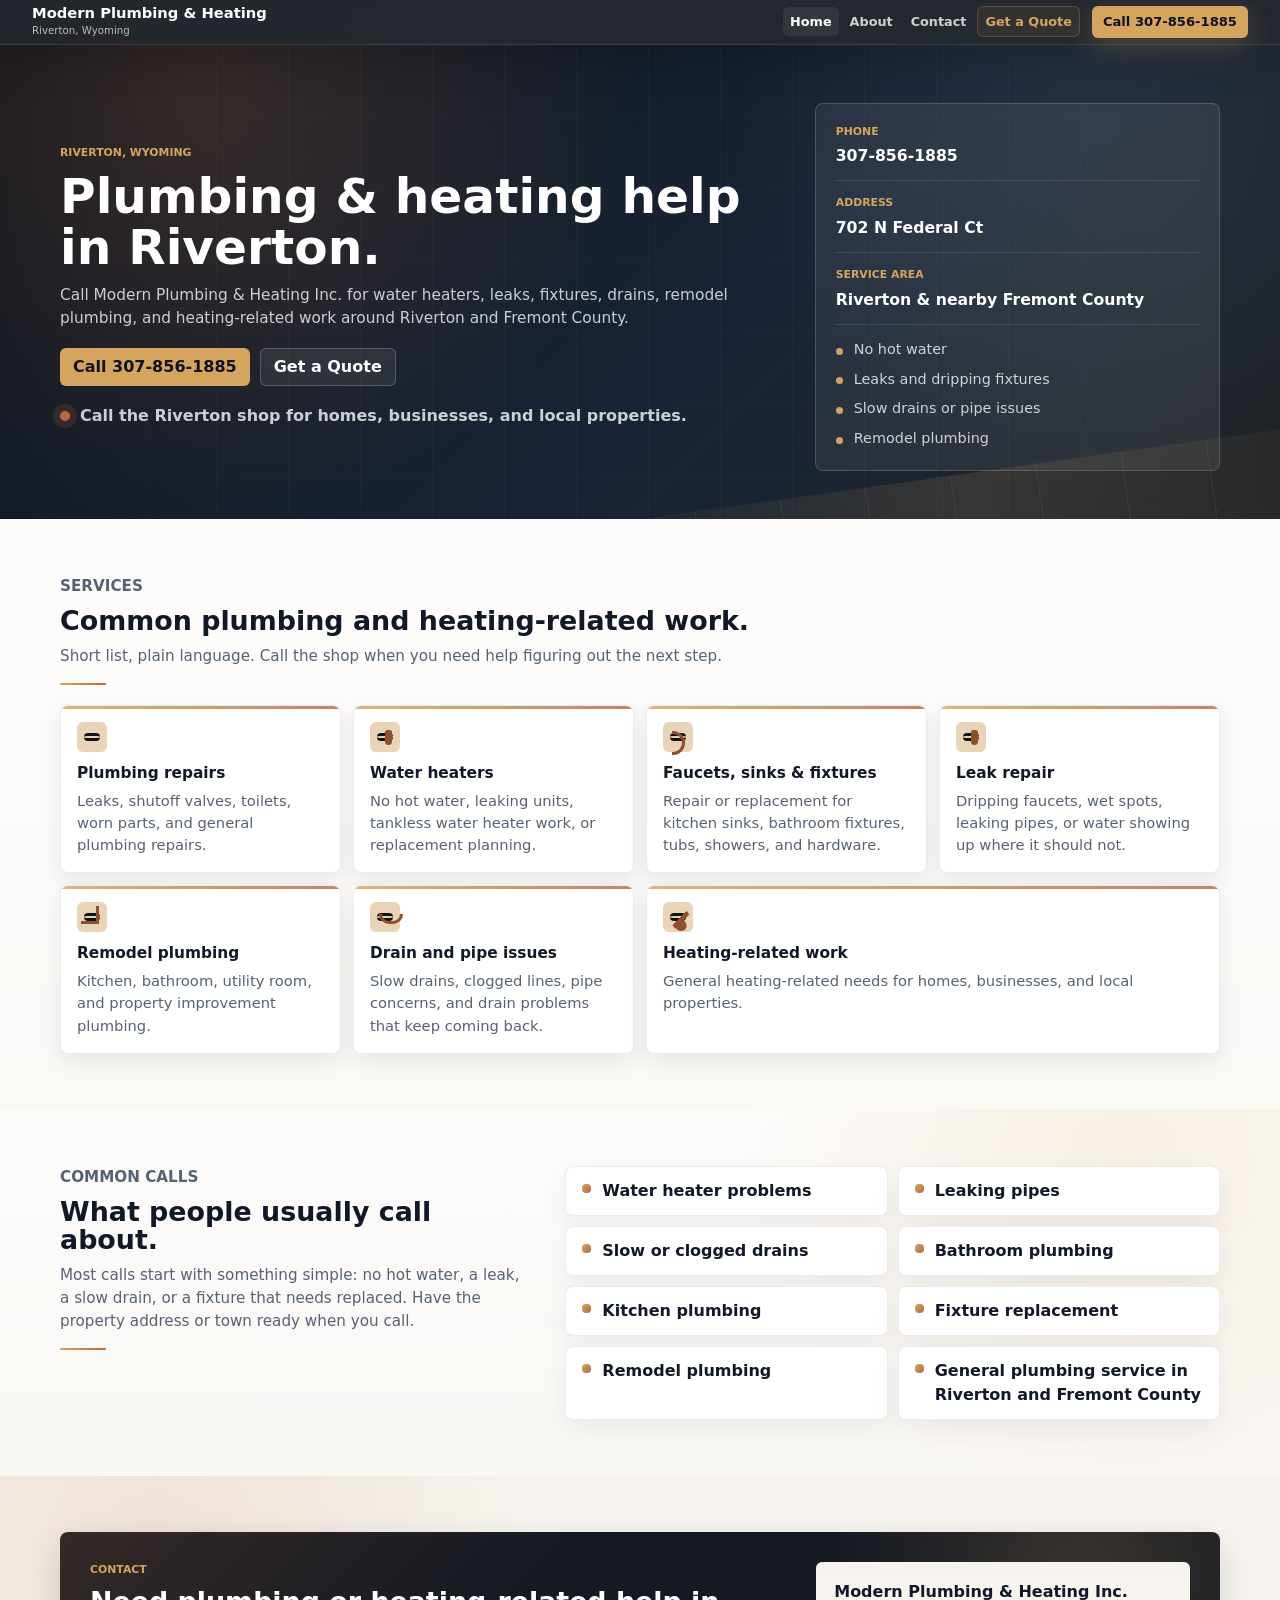
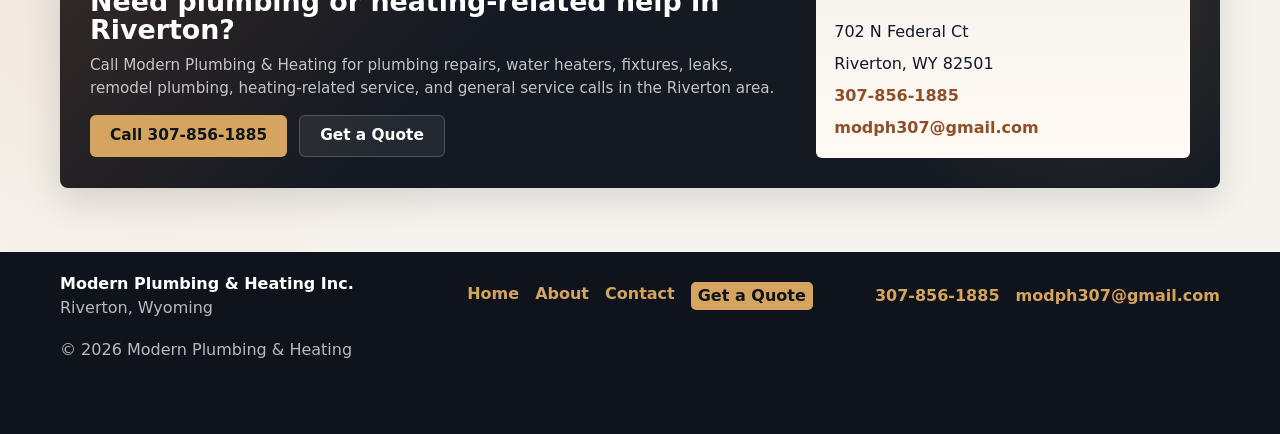
==== commit 82929441: "Simplify homepage and reduce visual scale" ====
--- a/index.html
+++ b/index.html
@@ -36,7 +36,6 @@
 <body>
   <header class="site-header" data-header>
     <a class="brand" href="index.html" aria-label="Modern Plumbing & Heating Inc. home">
-      <span class="brand-mark" aria-hidden="true">MP</span>
       <span>
         <strong>Modern Plumbing & Heating</strong>
         <small>Riverton, Wyoming</small>
@@ -63,11 +62,11 @@
     <section class="hero section-dark">
       <div class="hero-inner">
         <div class="hero-copy">
-          <p class="eyebrow">Serving Riverton and Fremont County</p>
-          <h1>Reliable Plumbing & Heating Help in Riverton, Wyoming</h1>
+          <p class="eyebrow">Riverton, Wyoming</p>
+          <h1>Plumbing & heating help in Riverton.</h1>
           <p class="hero-subhead">
-            Plumbing repairs, water heaters, leaks, fixtures, remodel plumbing, drains,
-            and heating-related service for Riverton and nearby Fremont County.
+            Call Modern Plumbing & Heating Inc. for water heaters, leaks, fixtures,
+            drains, remodel plumbing, and heating-related work around Riverton and Fremont County.
           </p>
           <div class="hero-actions">
             <a class="button button-primary" href="tel:13078561885">Call 307-856-1885</a>
@@ -79,72 +78,35 @@
           </div>
         </div>
 
-        <div class="hero-visual" aria-label="Modern Plumbing and Heating local service card">
-          <div class="service-board">
-            <div class="board-header">
-              <span class="board-kicker">Modern service call</span>
-              <strong>307-856-1885</strong>
-            </div>
-
-            <div class="board-main">
-              <span class="board-icon" aria-hidden="true"></span>
-              <div>
-                <small>Local plumbing & heating</small>
-                <strong>Riverton, WY</strong>
-                <p>Repairs, tankless water heater work, fixtures, leaks, remodel plumbing, drain and pipe issues.</p>
-              </div>
-            </div>
-
-            <div class="board-list">
-              <div>
-                <span aria-hidden="true"></span>
-                Call the shop
-              </div>
-              <div>
-                <span aria-hidden="true"></span>
-                Explain the issue
-              </div>
-              <div>
-                <span aria-hidden="true"></span>
-                Schedule practical help
-              </div>
-            </div>
-
-            <div class="board-footer">
-              <span>702 N Federal Ct</span>
-              <a href="quote.html">Request a quote</a>
-            </div>
-          </div>
-        </div>
-      </div>
-
-      <div class="trust-strip" aria-label="Service credibility points">
-        <div>
-          <span aria-hidden="true"></span>
-          <strong>Riverton, Wyoming</strong>
-        </div>
-        <div>
-          <span aria-hidden="true"></span>
-          <strong>Plumbing & heating-related work</strong>
-        </div>
-        <div>
-          <span aria-hidden="true"></span>
-          <strong>Homes, businesses & local properties</strong>
-        </div>
-        <div>
-          <span aria-hidden="true"></span>
-          <strong>Call the shop directly</strong>
-        </div>
+        <aside class="hero-visual hero-summary" aria-label="Modern Plumbing and Heating contact details">
+          <div class="summary-line">
+            <span>Phone</span>
+            <a href="tel:13078561885">307-856-1885</a>
+          </div>
+          <div class="summary-line">
+            <span>Address</span>
+            <strong>702 N Federal Ct</strong>
+          </div>
+          <div class="summary-line">
+            <span>Service area</span>
+            <strong>Riverton & nearby Fremont County</strong>
+          </div>
+          <ul class="summary-list" aria-label="Common service needs">
+            <li>No hot water</li>
+            <li>Leaks and dripping fixtures</li>
+            <li>Slow drains or pipe issues</li>
+            <li>Remodel plumbing</li>
+          </ul>
+        </aside>
       </div>
     </section>
 
     <section class="section services-section" id="services">
       <div class="section-heading">
         <p class="eyebrow">Services</p>
-        <h2>Plumbing and heating-related work handled by a local Riverton crew.</h2>
+        <h2>Common plumbing and heating-related work.</h2>
         <p>
-          Call for everyday plumbing and heating-related problems. Keep the details simple:
-          what is happening, where it is, and how Modern can reach you.
+          Short list, plain language. Call the shop when you need help figuring out the next step.
         </p>
       </div>
 
@@ -152,198 +114,49 @@
         <article class="service-card">
           <span class="card-icon icon-repair" aria-hidden="true"></span>
           <h3>Plumbing repairs</h3>
-          <p>Leaks, shutoff valves, toilets, worn parts, and general plumbing repairs around a home or business.</p>
-          <ul class="card-examples">
-            <li>Leaking pipes or worn parts</li>
-            <li>General plumbing service calls</li>
-          </ul>
+          <p>Leaks, shutoff valves, toilets, worn parts, and general plumbing repairs.</p>
         </article>
         <article class="service-card">
           <span class="card-icon icon-water" aria-hidden="true"></span>
           <h3>Water heaters</h3>
           <p>No hot water, leaking units, tankless water heater work, or replacement planning.</p>
-          <ul class="card-examples">
-            <li>No hot water or leaking units</li>
-            <li>Tankless water heater installation</li>
-          </ul>
         </article>
         <article class="service-card">
           <span class="card-icon icon-fixture" aria-hidden="true"></span>
           <h3>Faucets, sinks & fixtures</h3>
-          <p>Repair or replacement for kitchen sinks, bathroom fixtures, tubs, showers, and everyday plumbing hardware.</p>
-          <ul class="card-examples">
-            <li>Faucet replacement</li>
-            <li>Bathroom and kitchen fixtures</li>
-          </ul>
+          <p>Repair or replacement for kitchen sinks, bathroom fixtures, tubs, showers, and hardware.</p>
         </article>
         <article class="service-card">
           <span class="card-icon icon-leak" aria-hidden="true"></span>
           <h3>Leak repair</h3>
           <p>Dripping faucets, wet spots, leaking pipes, or water showing up where it should not.</p>
-          <ul class="card-examples">
-            <li>Dripping faucets or lines</li>
-            <li>Water showing where it should not</li>
-          </ul>
         </article>
         <article class="service-card">
           <span class="card-icon icon-remodel" aria-hidden="true"></span>
           <h3>Remodel plumbing</h3>
-          <p>Kitchen, bathroom, utility room, and property improvement plumbing, including jobs that may involve foundation cutting.</p>
-          <ul class="card-examples">
-            <li>Kitchen and bathroom updates</li>
-            <li>Construction, repair, and improvement work</li>
-          </ul>
+          <p>Kitchen, bathroom, utility room, and property improvement plumbing.</p>
         </article>
         <article class="service-card">
           <span class="card-icon icon-drain" aria-hidden="true"></span>
           <h3>Drain and pipe issues</h3>
           <p>Slow drains, clogged lines, pipe concerns, and drain problems that keep coming back.</p>
-          <ul class="card-examples">
-            <li>Slow or clogged drains</li>
-            <li>Drain and pipe concerns</li>
-          </ul>
         </article>
         <article class="service-card">
           <span class="card-icon icon-heat" aria-hidden="true"></span>
           <h3>Heating-related work</h3>
-          <p>General heating-related service needs for homes, businesses, and local properties in the Riverton area.</p>
-          <ul class="card-examples">
-            <li>Heating-related service needs</li>
-            <li>Water or heat issues affecting daily use</li>
-          </ul>
-        </article>
-      </div>
-    </section>
-
-    <section class="section practical-section">
-      <div class="split-layout">
-        <div>
-          <p class="eyebrow">Local Problems</p>
-          <h2>Practical plumbing help for real Riverton problems</h2>
-          <p>
-            No hot water, a dripping faucet, a slow drain, or a leaking pipe can interrupt the day.
-            Call, explain what is happening, and Modern can talk through the next step.
-          </p>
-        </div>
-        <div class="problem-grid">
-          <article>
-            <strong>No hot water</strong>
-            <p>Water heater service in Riverton can start with a call about symptoms, age, leaking, or replacement planning.</p>
-          </article>
-          <article>
-            <strong>Leaks and dripping fixtures</strong>
-            <p>Leak repair and fixture replacement are easier to discuss when you can describe where the water is showing up.</p>
-          </article>
-          <article>
-            <strong>Slow drains and pipe issues</strong>
-            <p>Drain and pipe issues often start small, then get worse when they are ignored.</p>
-          </article>
-          <article>
-            <strong>Remodel plumbing</strong>
-            <p>Kitchen, bathroom, utility room, and property improvement work often needs a local plumbing contractor involved early.</p>
-          </article>
-        </div>
-      </div>
-    </section>
-
-    <section class="section process-section" id="process">
-      <div class="section-heading centered">
-        <p class="eyebrow">How Service Works</p>
-        <h2>How a service call starts.</h2>
-        <p>
-          Start with a call, explain what is going on, and share where the problem is located.
-          From there, Modern can help with the next step for the job.
-        </p>
-      </div>
-
-      <div class="process-grid">
-        <article class="process-card">
-          <span>1</span>
-          <h3>Call the shop</h3>
-          <p>Use the main Riverton number and talk through the plumbing or heating-related issue.</p>
-        </article>
-        <article class="process-card">
-          <span>2</span>
-          <h3>Explain the issue</h3>
-          <p>Share what is happening, where it is located, and what you have noticed so far.</p>
-        </article>
-        <article class="process-card">
-          <span>3</span>
-          <h3>Get practical help scheduled</h3>
-          <p>Set up the next step for repair work, replacement, remodel plumbing, or a service call.</p>
-        </article>
-      </div>
-    </section>
-
-    <section class="section call-prep-section">
-      <div class="section-heading">
-        <p class="eyebrow">Before You Call</p>
-        <h2>What to know before you call</h2>
-        <p>
-          A few details help Modern understand the plumbing or heating-related issue faster. You do not need
-          perfect answers, just enough to describe what is happening.
-        </p>
-      </div>
-
-      <div class="prep-grid">
-        <div class="prep-item">What problem are you seeing?</div>
-        <div class="prep-item">Where is it happening?</div>
-        <div class="prep-item">Is water actively leaking?</div>
-        <div class="prep-item">Is it affecting one fixture or the whole property?</div>
-        <div class="prep-item">Is it a water heater, drain, fixture, pipe, or heating-related issue?</div>
-        <div class="prep-item">What town or area is the property in?</div>
-      </div>
-    </section>
-
-    <section class="section why-section section-dark" id="why-modern">
-      <div class="why-layout">
-        <div>
-          <p class="eyebrow">Why Modern</p>
-          <h2>A local contractor should not feel hard to reach.</h2>
-          <p>
-            When a pipe leaks, a fixture fails, or hot water stops keeping up, people need
-            a clear phone number, a local address, and a simple list of work the company handles.
-          </p>
-          <p>
-            Modern Plumbing & Heating keeps the basics clear: plumbing and heating-related service,
-            a Riverton address, and a direct number to start a straightforward call.
-          </p>
-        </div>
-
-        <div class="trust-panel">
-          <div class="trust-item">
-            <span aria-hidden="true"></span>
-            <strong>Local Riverton service</strong>
-            <p>A nearby crew for plumbing and heating calls in the Riverton area.</p>
-          </div>
-          <div class="trust-item">
-            <span aria-hidden="true"></span>
-            <strong>Straightforward repair work</strong>
-            <p>Clear conversations about the problem and the next step.</p>
-          </div>
-          <div class="trust-item">
-            <span aria-hidden="true"></span>
-            <strong>Home and property service calls</strong>
-            <p>Support for homes, shops, rentals, businesses, and smaller local properties.</p>
-          </div>
-          <div class="trust-item">
-            <span aria-hidden="true"></span>
-            <strong>Clear phone contact</strong>
-            <p>A visible number so customers know exactly who to call.</p>
-          </div>
-        </div>
+          <p>General heating-related needs for homes, businesses, and local properties.</p>
+        </article>
       </div>
     </section>
 
     <section class="section jobs-section">
       <div class="jobs-layout">
         <div class="section-heading compact">
-          <p class="eyebrow">Common Jobs</p>
-          <h2>Common jobs people call about.</h2>
+          <p class="eyebrow">Common Calls</p>
+          <h2>What people usually call about.</h2>
           <p>
-            Most calls start with a familiar problem: no hot water, a leak, a slow drain,
-            or a fixture that needs replaced. This gives Riverton and Fremont County customers
-            a quick way to see whether they are in the right place.
+            Most calls start with something simple: no hot water, a leak, a slow drain,
+            or a fixture that needs replaced. Have the property address or town ready when you call.
           </p>
         </div>
 
@@ -357,55 +170,6 @@
           <div class="job-item">Remodel plumbing</div>
           <div class="job-item">General plumbing service in Riverton and Fremont County</div>
         </div>
-      </div>
-    </section>
-
-    <section class="section area-section">
-      <div class="area-card">
-        <div>
-          <p class="eyebrow">Service Area</p>
-          <h2>Based in Riverton. Serving nearby Fremont County properties.</h2>
-          <p>
-            Modern Plumbing & Heating Inc. is based in Riverton and works with nearby Fremont County
-            properties. If a plumbing or heating-related issue is close by, the best first step is a direct phone call.
-          </p>
-        </div>
-        <div class="area-panel">
-          <strong>Local service area</strong>
-          <span>Riverton, WY</span>
-          <span>Nearby Fremont County communities</span>
-          <span>Homes, rentals, shops, and smaller properties</span>
-        </div>
-      </div>
-    </section>
-
-    <section class="section faq-section">
-      <div class="section-heading centered">
-        <p class="eyebrow">Questions</p>
-        <h2>Common questions before you call</h2>
-      </div>
-
-      <div class="faq-grid">
-        <article class="faq-card">
-          <h3>What should I have ready when I call?</h3>
-          <p>Have the property address or town, the type of problem, where it is happening, and the best callback number.</p>
-        </article>
-        <article class="faq-card">
-          <h3>Do you help with water heater problems?</h3>
-          <p>Modern can be contacted about water heater problems, replacement planning, and tankless water heater work.</p>
-        </article>
-        <article class="faq-card">
-          <h3>Can I request help for remodel plumbing?</h3>
-          <p>Yes. Call about kitchen, bathroom, utility room, and property improvement plumbing needs.</p>
-        </article>
-        <article class="faq-card">
-          <h3>Do you handle faucet and fixture replacement?</h3>
-          <p>Faucet replacement, sink work, bathroom fixtures, and everyday plumbing hardware are all reasonable calls.</p>
-        </article>
-        <article class="faq-card">
-          <h3>What areas do you serve?</h3>
-          <p>Modern Plumbing & Heating Inc. is based in Riverton and serves nearby Fremont County properties.</p>
-        </article>
       </div>
     </section>
 
--- a/styles.css
+++ b/styles.css
@@ -13,8 +13,8 @@
   --copper-dark: #8f4f2a;
   --gold: #d5a45f;
   --sage: #72806f;
-  --shadow: 0 18px 54px rgba(15, 20, 28, 0.16);
-  --shadow-soft: 0 12px 34px rgba(15, 20, 28, 0.09);
+  --shadow: 0 12px 34px rgba(15, 20, 28, 0.13);
+  --shadow-soft: 0 8px 22px rgba(15, 20, 28, 0.08);
   --radius: 8px;
   --max: 1160px;
 }
@@ -69,9 +69,9 @@
   display: grid;
   grid-template-columns: 1fr auto auto;
   align-items: center;
-  gap: 14px;
+  gap: 12px;
   width: 100%;
-  padding: 12px clamp(16px, 3vw, 36px);
+  padding: 5px clamp(16px, 3vw, 32px);
   color: var(--white);
   background: rgba(15, 20, 28, 0.91);
   border-bottom: 1px solid rgba(255, 255, 255, 0.1);
@@ -82,32 +82,14 @@
 .brand {
   display: inline-flex;
   align-items: center;
-  gap: 10px;
+  gap: 8px;
   min-width: 0;
   border-radius: 8px;
 }
 
-.brand-mark {
-  display: grid;
-  place-items: center;
-  flex: 0 0 38px;
-  width: 38px;
-  height: 38px;
-  color: var(--deep);
-  background: linear-gradient(135deg, var(--gold), var(--copper));
-  border-radius: 6px;
-  font-weight: 900;
-  transition: transform 180ms ease, box-shadow 180ms ease;
-}
-
-.brand:hover .brand-mark {
-  box-shadow: 0 12px 24px rgba(213, 164, 95, 0.2);
-  transform: translateY(-1px);
-}
-
 .brand strong {
   display: block;
-  font-size: clamp(0.88rem, 1.4vw, 0.98rem);
+  font-size: clamp(0.82rem, 1.2vw, 0.92rem);
   line-height: 1.1;
 }
 
@@ -115,7 +97,7 @@
   display: block;
   margin-top: 2px;
   color: rgba(255, 255, 255, 0.68);
-  font-size: 0.7rem;
+  font-size: 0.64rem;
 }
 
 .site-nav {
@@ -125,9 +107,9 @@
 }
 
 .site-nav a {
-  padding: 8px 10px;
+  padding: 5px 7px;
   color: rgba(255, 255, 255, 0.78);
-  font-size: 0.84rem;
+  font-size: 0.8rem;
   font-weight: 700;
   border-radius: 6px;
 }
@@ -157,8 +139,8 @@
   display: inline-flex;
   align-items: center;
   justify-content: center;
-  min-height: 42px;
-  padding: 10px 15px;
+  min-height: 38px;
+  padding: 8px 13px;
   border-radius: 6px;
   font-weight: 850;
   line-height: 1.1;
@@ -167,8 +149,11 @@
 }
 
 .header-call {
+  min-height: 32px;
+  padding: 6px 11px;
   color: var(--deep);
   background: var(--gold);
+  font-size: 0.82rem;
   box-shadow: 0 10px 28px rgba(213, 164, 95, 0.24);
 }
 
@@ -181,8 +166,8 @@
 
 .nav-toggle {
   display: none;
-  width: 40px;
-  height: 40px;
+  width: 36px;
+  height: 36px;
   border: 1px solid rgba(255, 255, 255, 0.18);
   border-radius: 6px;
   color: var(--white);
@@ -198,7 +183,7 @@
 }
 
 .section {
-  padding: clamp(46px, 6vw, 78px) clamp(18px, 4vw, 42px);
+  padding: clamp(32px, 4.5vw, 56px) clamp(18px, 4vw, 36px);
 }
 
 .section-dark {
@@ -213,7 +198,7 @@
   position: relative;
   overflow: hidden;
   min-height: auto;
-  padding: clamp(54px, 7vw, 88px) clamp(18px, 4vw, 42px) clamp(34px, 5vw, 58px);
+  padding: clamp(38px, 5vw, 58px) clamp(18px, 4vw, 36px) clamp(32px, 4vw, 48px);
 }
 
 .hero::before {
@@ -230,8 +215,8 @@
 
 .hero::after {
   position: absolute;
-  inset: auto -12% -30% 40%;
-  height: 420px;
+  inset: auto -12% -45% 42%;
+  height: 260px;
   pointer-events: none;
   content: "";
   background:
@@ -264,9 +249,9 @@
   position: relative;
   z-index: 1;
   display: grid;
-  grid-template-columns: minmax(0, 1.02fr) minmax(340px, 0.78fr);
+  grid-template-columns: minmax(0, 1.02fr) minmax(300px, 0.58fr);
   align-items: center;
-  gap: clamp(32px, 5vw, 56px);
+  gap: clamp(24px, 4vw, 42px);
 }
 
 .hero-copy {
@@ -276,7 +261,7 @@
 .eyebrow {
   margin: 0 0 10px;
   color: var(--gold);
-  font-size: 0.72rem;
+  font-size: 0.68rem;
   font-weight: 900;
   letter-spacing: 0;
   text-transform: uppercase;
@@ -298,27 +283,28 @@
 
 h1 {
   max-width: 870px;
-  margin-bottom: 16px;
-  font-size: clamp(2.2rem, 4.7vw, 4.25rem);
-  font-weight: 950;
+  max-width: 720px;
+  margin-bottom: 12px;
+  font-size: clamp(1.95rem, 3.8vw, 3.25rem);
+  font-weight: 880;
 }
 
 h2 {
-  margin-bottom: 14px;
-  font-size: clamp(1.55rem, 3vw, 2.45rem);
-  font-weight: 920;
+  margin-bottom: 10px;
+  font-size: clamp(1.28rem, 2.1vw, 1.85rem);
+  font-weight: 820;
 }
 
 h3 {
   margin-bottom: 8px;
-  font-size: 1rem;
+  font-size: 0.96rem;
 }
 
 .hero-subhead {
   max-width: 720px;
-  margin-bottom: 24px;
+  margin-bottom: 18px;
   color: rgba(255, 255, 255, 0.78);
-  font-size: clamp(1rem, 1.6vw, 1.16rem);
+  font-size: clamp(0.96rem, 1.2vw, 1.05rem);
 }
 
 .hero-actions {
@@ -384,8 +370,8 @@
 
 .hero-visual {
   position: relative;
-  min-height: 430px;
-  padding: clamp(16px, 2.5vw, 22px);
+  min-height: auto;
+  padding: 20px;
   overflow: hidden;
   background:
     radial-gradient(circle at 82% 12%, rgba(213, 164, 95, 0.2), transparent 14rem),
@@ -393,7 +379,7 @@
     linear-gradient(180deg, rgba(255, 255, 255, 0.05), transparent);
   border: 1px solid rgba(255, 255, 255, 0.16);
   border-radius: var(--radius);
-  box-shadow: 0 24px 70px rgba(0, 0, 0, 0.28);
+  box-shadow: 0 16px 42px rgba(0, 0, 0, 0.22);
 }
 
 .hero-visual::before {
@@ -412,6 +398,66 @@
   height: 290px;
   content: "";
   border: 34px solid rgba(213, 164, 95, 0.16);
+  border-radius: 999px;
+}
+
+.hero-summary {
+  display: grid;
+  gap: 14px;
+  align-self: center;
+  background: rgba(255, 255, 255, 0.065);
+  box-shadow: none;
+}
+
+.hero-summary::before,
+.hero-summary::after {
+  display: none;
+}
+
+.summary-line {
+  display: grid;
+  gap: 4px;
+  padding-bottom: 13px;
+  border-bottom: 1px solid rgba(255, 255, 255, 0.12);
+}
+
+.summary-line span {
+  color: var(--gold);
+  font-size: 0.68rem;
+  font-weight: 850;
+  text-transform: uppercase;
+}
+
+.summary-line strong,
+.summary-line a {
+  color: var(--white);
+  font-size: 0.98rem;
+  font-weight: 800;
+}
+
+.summary-list {
+  display: grid;
+  gap: 8px;
+  margin: 0;
+  padding: 0;
+  list-style: none;
+}
+
+.summary-list li {
+  position: relative;
+  padding-left: 18px;
+  color: rgba(255, 255, 255, 0.78);
+  font-size: 0.9rem;
+}
+
+.summary-list li::before {
+  position: absolute;
+  top: 0.6em;
+  left: 0;
+  width: 7px;
+  height: 7px;
+  content: "";
+  background: var(--gold);
   border-radius: 999px;
 }
 
@@ -649,7 +695,7 @@
 .page-hero {
   position: relative;
   overflow: hidden;
-  padding: clamp(54px, 7vw, 88px) clamp(18px, 4vw, 42px);
+  padding: clamp(38px, 5vw, 64px) clamp(18px, 4vw, 36px);
 }
 
 .page-hero::before {
@@ -671,24 +717,24 @@
 
 .page-hero h1 {
   max-width: 920px;
-  font-size: clamp(2.05rem, 4.5vw, 3.75rem);
+  font-size: clamp(1.75rem, 3.2vw, 2.75rem);
 }
 
 .page-hero p:not(.eyebrow) {
   max-width: 780px;
   color: rgba(255, 255, 255, 0.78);
-  font-size: clamp(1rem, 1.6vw, 1.14rem);
+  font-size: clamp(0.96rem, 1.2vw, 1.05rem);
 }
 
 .section-heading {
-  margin-bottom: 26px;
+  margin-bottom: 20px;
 }
 
 .section-heading::after {
   display: block;
-  width: 62px;
-  height: 3px;
-  margin-top: 16px;
+  width: 46px;
+  height: 2px;
+  margin-top: 12px;
   content: "";
   background: linear-gradient(90deg, var(--gold), var(--copper));
   border-radius: 999px;
@@ -701,7 +747,7 @@
 .section-heading p {
   max-width: 720px;
   color: var(--steel);
-  font-size: 1rem;
+  font-size: 0.95rem;
 }
 
 .section-heading.compact {
@@ -725,15 +771,15 @@
 .service-grid {
   display: grid;
   grid-template-columns: repeat(4, minmax(0, 1fr));
-  gap: 16px;
+  gap: 12px;
 }
 
 .service-card {
   position: relative;
   display: flex;
   flex-direction: column;
-  min-height: 260px;
-  padding: 20px;
+  min-height: 0;
+  padding: 16px;
   overflow: hidden;
   background: var(--white);
   border: 1px solid rgba(17, 24, 39, 0.08);
@@ -764,9 +810,9 @@
 .card-icon {
   position: relative;
   display: inline-block;
-  width: 36px;
-  height: 36px;
-  margin-bottom: 20px;
+  width: 30px;
+  height: 30px;
+  margin-bottom: 14px;
   background: #ead4b8;
   border-radius: 6px;
 }
@@ -842,12 +888,13 @@
 }
 
 .service-card p {
-  margin-bottom: 14px;
+  margin-bottom: 0;
   color: var(--steel);
+  font-size: 0.92rem;
 }
 
 .service-card h3 {
-  min-height: 2.36em;
+  min-height: 0;
 }
 
 .card-examples {
@@ -887,13 +934,13 @@
 .content-section .split-layout > div:first-child p:not(.eyebrow) {
   max-width: 640px;
   color: var(--steel);
-  font-size: 1.06rem;
+  font-size: 0.95rem;
 }
 
 .problem-grid {
   display: grid;
   grid-template-columns: repeat(2, minmax(0, 1fr));
-  gap: 12px;
+  gap: 10px;
 }
 
 .problem-grid article,
@@ -901,7 +948,7 @@
 .depth-card {
   position: relative;
   overflow: hidden;
-  padding: 20px;
+  padding: 16px;
   background: var(--white);
   border: 1px solid rgba(17, 24, 39, 0.08);
   border-radius: var(--radius);
@@ -953,8 +1000,8 @@
 
 .prep-item {
   position: relative;
-  min-height: 60px;
-  padding: 16px 16px 15px 44px;
+  min-height: 48px;
+  padding: 12px 14px 12px 36px;
   background: var(--white);
   border: 1px solid rgba(17, 24, 39, 0.08);
   border-radius: var(--radius);
@@ -964,10 +1011,10 @@
 
 .prep-item::before {
   position: absolute;
-  top: 20px;
-  left: 18px;
-  width: 11px;
-  height: 11px;
+  top: 17px;
+  left: 16px;
+  width: 9px;
+  height: 9px;
   content: "";
   background: linear-gradient(135deg, var(--gold), var(--copper));
   border-radius: 4px;
@@ -980,7 +1027,7 @@
 }
 
 .faq-card {
-  min-height: 170px;
+  min-height: 0;
 }
 
 .faq-card h3 {
@@ -1058,7 +1105,7 @@
 }
 
 .why-section {
-  padding-block: clamp(48px, 7vw, 82px);
+  padding-block: clamp(32px, 4.5vw, 56px);
 }
 
 .why-layout {
@@ -1085,8 +1132,8 @@
 }
 
 .trust-item {
-  min-height: 145px;
-  padding: 18px;
+  min-height: 0;
+  padding: 16px;
   background: linear-gradient(145deg, rgba(255, 255, 255, 0.1), rgba(255, 255, 255, 0.055));
   border: 1px solid rgba(255, 255, 255, 0.12);
   border-radius: var(--radius);
@@ -1113,20 +1160,20 @@
 .jobs-layout {
   display: grid;
   grid-template-columns: minmax(0, 0.72fr) minmax(340px, 1fr);
-  gap: clamp(24px, 5vw, 54px);
+  gap: clamp(18px, 4vw, 34px);
   align-items: start;
 }
 
 .job-list {
   display: grid;
   grid-template-columns: repeat(2, minmax(0, 1fr));
-  gap: 12px;
+  gap: 10px;
 }
 
 .job-item {
   position: relative;
-  min-height: 54px;
-  padding: 15px 16px 14px 44px;
+  min-height: 46px;
+  padding: 12px 14px 12px 36px;
   background: var(--white);
   border: 1px solid rgba(17, 24, 39, 0.08);
   border-radius: var(--radius);
@@ -1137,10 +1184,10 @@
 
 .job-item::before {
   position: absolute;
-  top: 18px;
-  left: 18px;
-  width: 11px;
-  height: 11px;
+  top: 17px;
+  left: 16px;
+  width: 9px;
+  height: 9px;
   content: "";
   background: linear-gradient(135deg, var(--gold), var(--copper));
   border-radius: 4px;
@@ -1210,7 +1257,7 @@
 }
 
 .contact-section {
-  padding-bottom: clamp(56px, 8vw, 92px);
+  padding-bottom: clamp(36px, 5vw, 64px);
   background:
     radial-gradient(circle at 12% 20%, rgba(182, 107, 61, 0.13), transparent 24rem),
     var(--paper);
@@ -1219,9 +1266,9 @@
 .contact-card {
   display: grid;
   grid-template-columns: minmax(0, 1fr) minmax(300px, 0.54fr);
-  gap: clamp(24px, 4vw, 48px);
+  gap: clamp(18px, 4vw, 34px);
   align-items: stretch;
-  padding: clamp(24px, 4vw, 40px);
+  padding: clamp(20px, 3vw, 30px);
   color: var(--white);
   background:
     radial-gradient(circle at 88% 16%, rgba(213, 164, 95, 0.19), transparent 16rem),
@@ -1234,11 +1281,11 @@
 .contact-copy p:not(.eyebrow) {
   max-width: 690px;
   color: rgba(255, 255, 255, 0.74);
-  font-size: 1rem;
+  font-size: 0.95rem;
 }
 
 .button-large {
-  min-height: 48px;
+  min-height: 42px;
   padding-inline: 20px;
   font-size: 0.96rem;
 }
@@ -1249,7 +1296,7 @@
   justify-content: center;
   gap: 8px;
   margin: 0;
-  padding: 22px;
+  padding: 18px;
   color: var(--ink);
   background:
     linear-gradient(180deg, var(--paper), #fffaf3);
@@ -1259,7 +1306,7 @@
 
 .contact-details strong {
   margin-bottom: 8px;
-  font-size: 1.12rem;
+  font-size: 1rem;
 }
 
 .contact-details a {
@@ -1282,7 +1329,7 @@
 
 .text-panel {
   position: relative;
-  padding: clamp(20px, 3vw, 28px);
+  padding: clamp(16px, 2.5vw, 22px);
   overflow: hidden;
   background: var(--white);
   border: 1px solid rgba(17, 24, 39, 0.08);
@@ -1292,7 +1339,7 @@
 
 .text-panel p {
   color: var(--steel);
-  font-size: 1rem;
+  font-size: 0.95rem;
 }
 
 .text-panel p:last-child {
@@ -1307,8 +1354,8 @@
 
 .mini-card {
   position: relative;
-  min-height: 150px;
-  padding: 20px;
+  min-height: 0;
+  padding: 16px;
   overflow: hidden;
   background: var(--white);
   border: 1px solid rgba(17, 24, 39, 0.08);
@@ -1349,7 +1396,7 @@
 }
 
 .values-section {
-  padding-block: clamp(48px, 7vw, 82px);
+  padding-block: clamp(32px, 4.5vw, 56px);
 }
 
 .value-grid {
@@ -1359,8 +1406,8 @@
 }
 
 .value-card {
-  min-height: 165px;
-  padding: 20px;
+  min-height: 0;
+  padding: 16px;
   background: linear-gradient(145deg, rgba(255, 255, 255, 0.1), rgba(255, 255, 255, 0.055));
   border: 1px solid rgba(255, 255, 255, 0.12);
   border-radius: var(--radius);
@@ -1399,8 +1446,8 @@
 
 .contact-method-card {
   position: relative;
-  min-height: 210px;
-  padding: clamp(20px, 3vw, 28px);
+  min-height: 0;
+  padding: clamp(16px, 2.5vw, 22px);
   overflow: hidden;
   background: var(--white);
   border: 1px solid rgba(17, 24, 39, 0.08);
@@ -1435,7 +1482,7 @@
 
 .contact-method-card h2 {
   overflow-wrap: anywhere;
-  font-size: clamp(1.25rem, 2.4vw, 1.9rem);
+  font-size: clamp(1.12rem, 1.8vw, 1.45rem);
 }
 
 .contact-method-card p {
@@ -1460,19 +1507,19 @@
 .quote-layout {
   display: grid;
   grid-template-columns: minmax(0, 0.62fr) minmax(390px, 1fr);
-  gap: clamp(24px, 5vw, 56px);
+  gap: clamp(18px, 4vw, 34px);
   align-items: start;
 }
 
 .quote-layout > div > p {
   max-width: 560px;
   color: var(--steel);
-  font-size: 1rem;
+  font-size: 0.95rem;
 }
 
 .prefer-call-card {
-  margin-top: 22px;
-  padding: 20px;
+  margin-top: 18px;
+  padding: 16px;
   color: var(--white);
   background:
     linear-gradient(135deg, rgba(213, 164, 95, 0.15), transparent 44%),
@@ -1493,7 +1540,7 @@
 
 .quote-form {
   position: relative;
-  padding: clamp(20px, 3vw, 28px);
+  padding: clamp(16px, 2.5vw, 22px);
   overflow: hidden;
   background: var(--white);
   border: 1px solid rgba(17, 24, 39, 0.08);
@@ -1522,8 +1569,8 @@
 .quote-form select,
 .quote-form textarea {
   width: 100%;
-  min-height: 44px;
-  padding: 10px 12px;
+  min-height: 40px;
+  padding: 9px 11px;
   color: var(--ink);
   background: #fbfaf7;
   border: 1px solid rgba(17, 24, 39, 0.15);
@@ -1564,7 +1611,7 @@
 }
 
 .site-footer {
-  padding: 24px 18px 78px;
+  padding: 20px 18px 72px;
   color: rgba(255, 255, 255, 0.7);
   background: var(--deep);
 }
@@ -1666,7 +1713,7 @@
 
   .site-nav {
     position: fixed;
-    top: 65px;
+    top: 50px;
     right: 16px;
     left: 16px;
     display: grid;
@@ -1683,7 +1730,7 @@
   }
 
   .site-nav a {
-    padding: 13px 14px;
+    padding: 12px 14px;
     border-radius: 6px;
   }
 
@@ -1722,7 +1769,7 @@
   }
 
   .service-board {
-    min-height: 360px;
+    min-height: 0;
   }
 
   .trust-strip {
@@ -1768,33 +1815,27 @@
   }
 
   .site-header {
-    padding: 10px 14px;
-  }
-
-  .brand-mark {
-    flex-basis: 36px;
-    width: 36px;
-    height: 36px;
+    padding: 7px 14px;
   }
 
   .brand strong {
-    font-size: 0.86rem;
+    font-size: 0.82rem;
   }
 
   .brand small {
-    font-size: 0.68rem;
+    font-size: 0.62rem;
   }
 
   .hero {
-    padding-top: 42px;
+    padding-top: 32px;
   }
 
   h1 {
-    font-size: clamp(1.95rem, 11vw, 3rem);
+    font-size: clamp(1.7rem, 8.5vw, 2.35rem);
   }
 
   h2 {
-    font-size: clamp(1.45rem, 7vw, 2.1rem);
+    font-size: clamp(1.18rem, 5.8vw, 1.6rem);
   }
 
   .hero-actions,
@@ -1808,7 +1849,11 @@
 
   .hero-visual {
     min-height: auto;
-    padding: 14px;
+    padding: 16px;
+  }
+
+  .hero-summary {
+    display: none;
   }
 
   .hero-visual::before {
@@ -1835,13 +1880,13 @@
 
   .service-board {
     min-height: 0;
-    padding: 18px;
+    padding: 16px;
   }
 
   .board-main {
     grid-template-columns: 58px minmax(0, 1fr);
     gap: 14px;
-    padding: 24px 0;
+    padding: 18px 0;
   }
 
   .board-icon {
@@ -1868,7 +1913,7 @@
 
   .process-card {
     min-height: auto;
-    padding: 18px;
+    padding: 16px;
   }
 
   .process-card span {
@@ -1883,20 +1928,20 @@
   }
 
   .service-card {
-    padding: 18px;
+    padding: 16px;
   }
 
   .area-card {
-    padding: 18px;
+    padding: 16px;
   }
 
   .contact-card {
-    padding: 18px;
+    padding: 16px;
   }
 
   .contact-method-card,
   .quote-form {
-    padding: 18px;
+    padding: 16px;
   }
 
   .form-grid {
